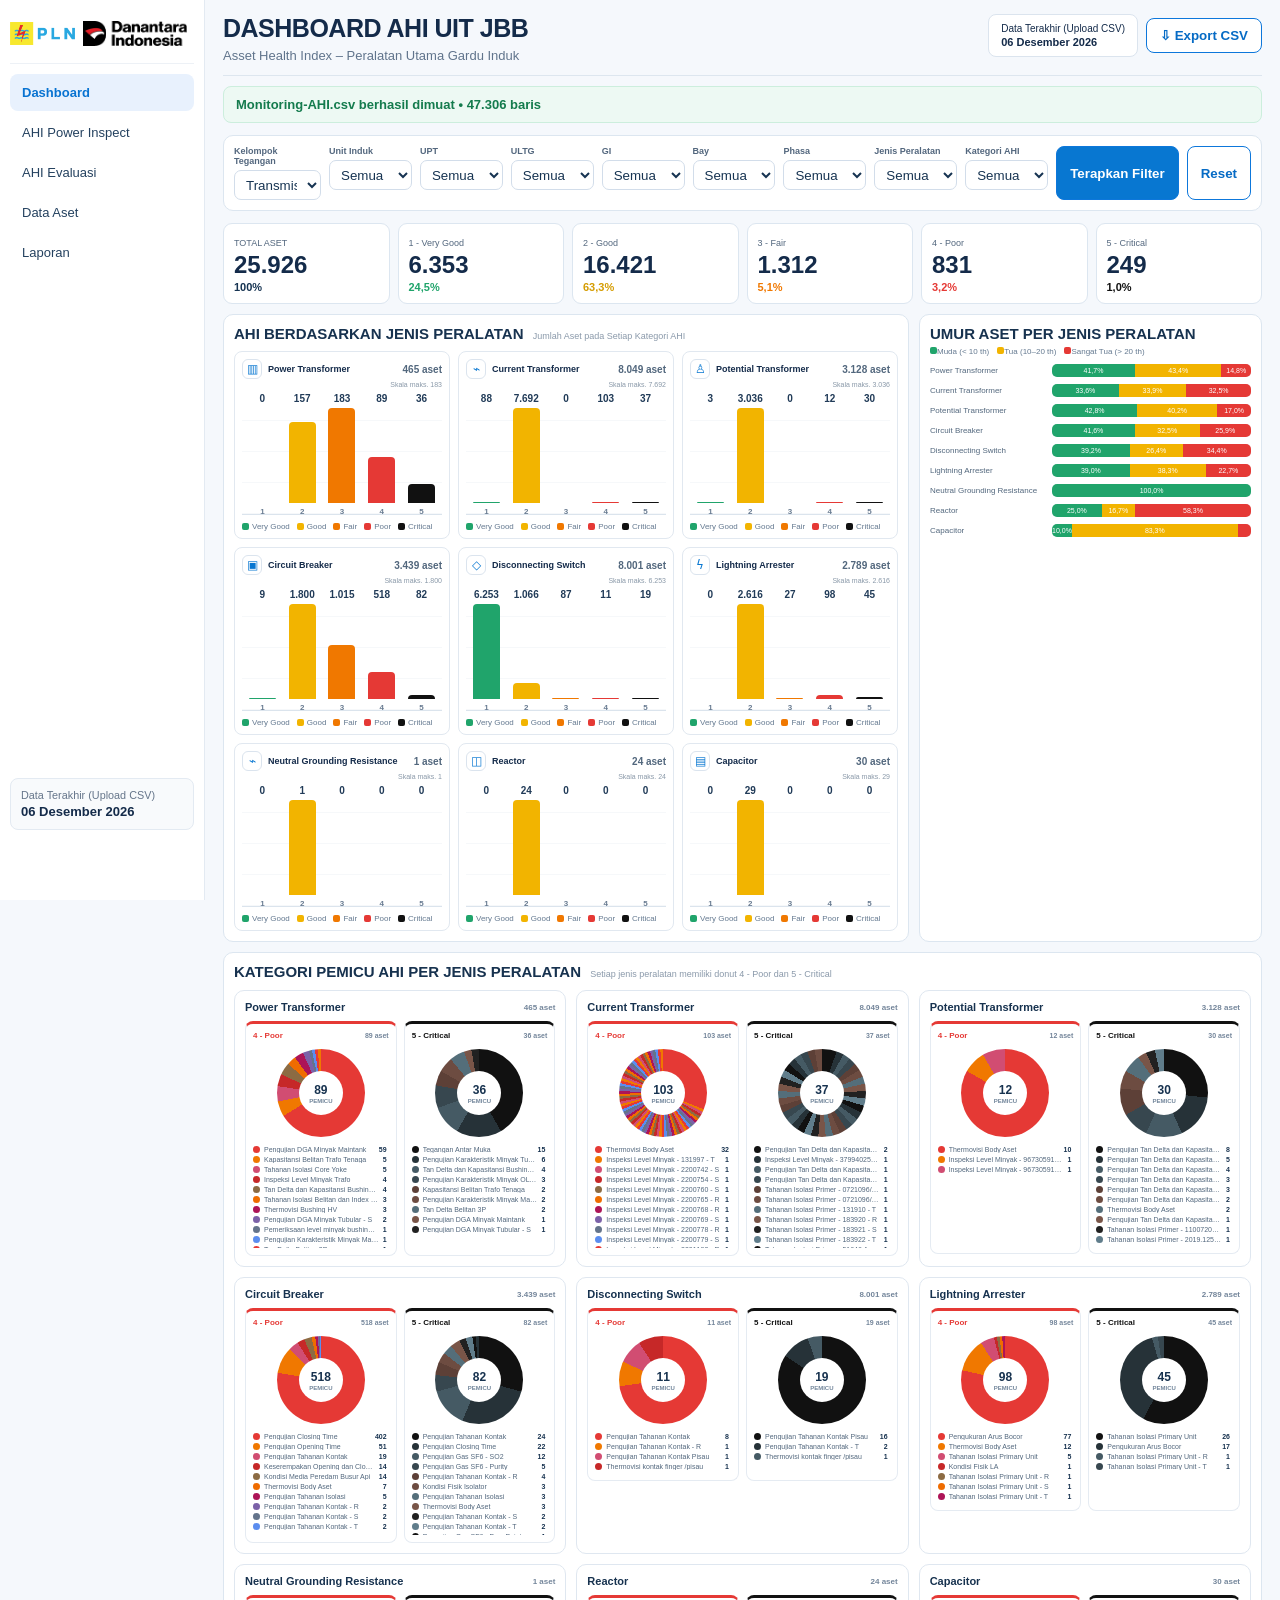
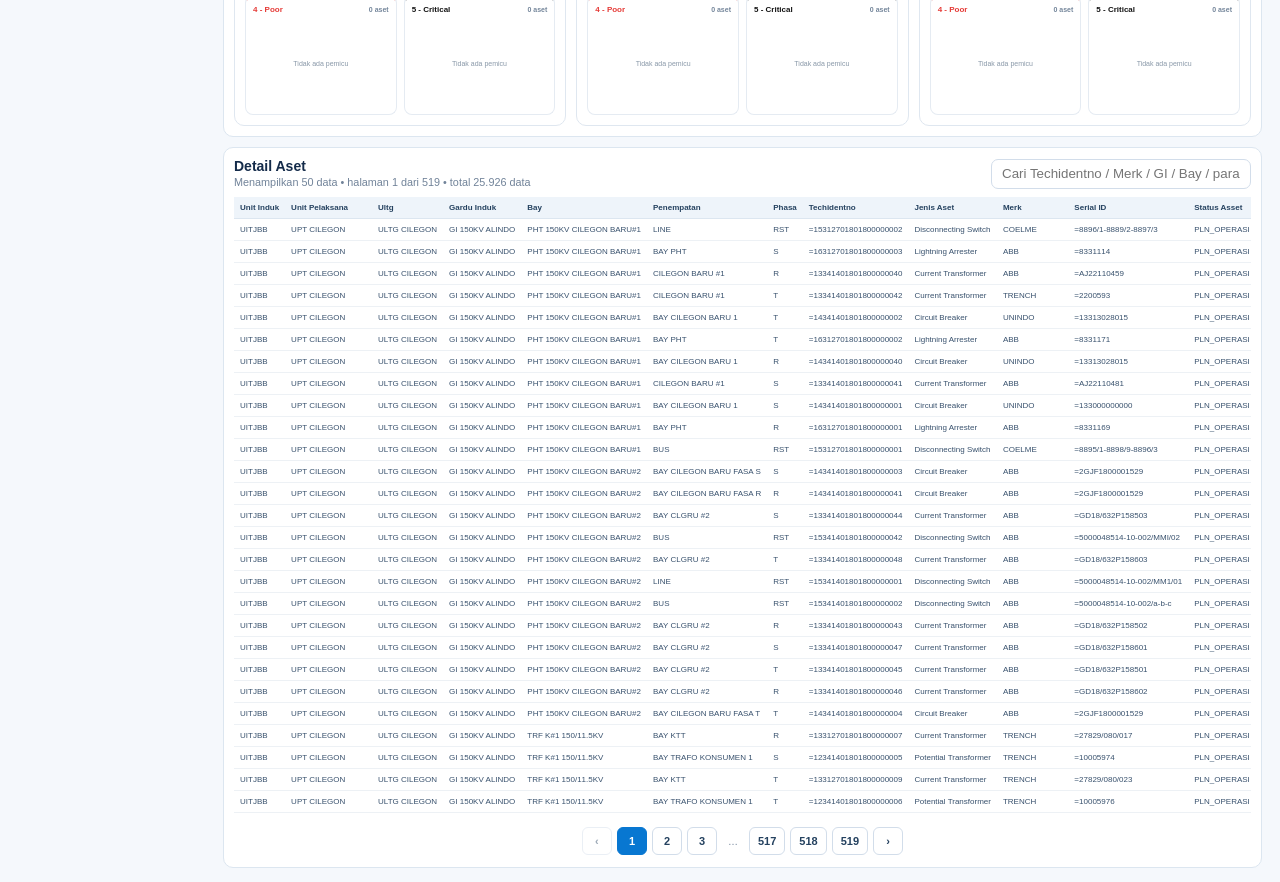
==== index.html @ 3c7e6362 "Add files via upload" ====
<!DOCTYPE html>
<html lang="id">
<head>
<meta charset="UTF-8">
<meta name="viewport" content="width=device-width,initial-scale=1.0">
<title>DASHBOARD AHI UIT JBB</title>
<style>
*{box-sizing:border-box}
body{margin:0;font-family:Inter,Arial,sans-serif;background:#f5f8fc;color:#142b4a;font-size:13px}
.app{display:flex;min-height:100vh}
.sidebar{width:205px;background:#fff;border-right:1px solid #e3eaf2;position:fixed;left:0;top:0;bottom:0;padding:14px 10px;z-index:20}
.logo{height:50px;display:flex;align-items:center;gap:8px;border-bottom:1px solid #edf1f6;margin-bottom:10px;padding-bottom:10px;overflow:hidden}
.logo img:first-child{width:65px;height:31px;object-fit:contain}.logo img:last-child{width:104px;height:30px;object-fit:contain}
.nav a{display:block;padding:11px 12px;border-radius:8px;color:#24415f;text-decoration:none;margin:3px 0}.nav a.active{background:#e8f1fd;color:#0873d1;font-weight:700}
.side-date{position:absolute;bottom:70px;left:10px;right:10px;border:1px solid #e3eaf2;background:#f8fafc;border-radius:8px;padding:10px}.side-date small{display:block;color:#65758a}.side-date b{display:block;margin-top:3px}
main{margin-left:205px;width:calc(100% - 205px);padding:14px 18px}
.header{display:flex;justify-content:space-between;align-items:flex-start;border-bottom:1px solid #dde6ef;padding-bottom:12px}
.brand h1{margin:0;font-size:25px;letter-spacing:-.5px}.brand p{margin:5px 0 0;color:#60748c}
.actions{display:flex;gap:8px;align-items:center}.date{border:1px solid #dbe4ee;background:#fff;border-radius:8px;padding:8px 12px;font-size:10px}.date b{display:block;font-size:11px;margin-top:2px}
.btn{border:1px solid #0d77db;background:#fff;color:#066bc5;border-radius:8px;padding:9px 13px;font-weight:700;cursor:pointer}.btn.primary{background:#0877d1;color:#fff}
.filters{background:#fff;border:1px solid #dce6f0;border-radius:10px;padding:10px;margin:12px 0;display:grid;grid-template-columns:1.05fr 1fr 1fr 1fr 1fr 1fr 1fr 1fr 1fr auto auto;gap:8px}
.filter label{font-size:9px;font-weight:700;color:#53677e;display:block;margin-bottom:4px}.filter select{width:100%;height:30px;border:1px solid #d2ddea;border-radius:7px;background:#fff;color:#173452;padding:0 7px}
.kpis{display:grid;grid-template-columns:repeat(6,1fr);gap:8px;margin:10px 0}
.kpi{background:#fff;border:1px solid #dce6f0;border-radius:9px;padding:10px}.kpi small{font-size:9px;color:#53677e}.kpi .num{font-size:24px;font-weight:800;margin-top:2px}.kpi .pct{font-size:11px;font-weight:700;color:#173452;margin-top:2px}
.vg{color:#20a46b!important}.good{color:#d59c00!important}.fair{color:#f07800!important}.poor{color:#e53935!important}.critical{color:#111!important}
.section-grid{display:grid;grid-template-columns:minmax(0,2fr) minmax(330px,1fr);gap:10px}
.panel{background:#fff;border:1px solid #dce6f0;border-radius:10px;padding:10px;min-width:0}
.panel-title{font-size:15px;font-weight:800;color:#17324f}.panel-title span{font-size:9px;font-weight:500;color:#8a99aa;margin-left:5px}
.ahi-grid{display:grid;grid-template-columns:repeat(3,minmax(0,1fr));gap:8px;margin-top:9px}
.ahi-chart-card{border:1px solid #e1e8f0;border-radius:8px;padding:7px;background:#fff;min-width:0}
.ahi-chart-head{display:flex;align-items:center;gap:6px}.ahi-icon{width:20px;height:20px;border:1px solid #dbe4ee;border-radius:6px;display:grid;place-items:center;color:#0877d1;font-size:12px}.ahi-chart-title{font-size:9px;font-weight:800;flex:1;white-space:nowrap;overflow:hidden;text-overflow:ellipsis}.ahi-chart-total{font-size:10px;font-weight:800;color:#52677d}
.ahi-scale{font-size:7px;color:#8998a8;text-align:right;margin:2px 0}
.ahi-bars{display:grid;grid-template-columns:repeat(5,1fr);gap:7px;height:125px;align-items:stretch;padding:3px 4px 0;border-bottom:1px solid #dbe4ed;background:repeating-linear-gradient(to bottom,transparent 0,transparent 30px,#edf1f5 31px)}
.ahi-bar-col{height:100%;display:flex;flex-direction:column;justify-content:flex-end;align-items:center;min-width:0}
.ahi-bar-value{font-size:10px;font-weight:800;color:#213b58;min-height:12px;margin-bottom:3px}.ahi-bar-track{height:95px;width:100%;max-width:27px;display:flex;align-items:flex-end;justify-content:center;overflow:visible}.ahi-bar-fill{width:100%;border-radius:4px 4px 0 0}.ahi-bar-label{font-size:8px;color:#687b91;font-weight:700;margin-top:4px}.ahi-legend{display:flex;gap:7px;flex-wrap:wrap;margin-top:7px;font-size:8px;color:#647990}.ahi-legend span{display:flex;align-items:center;gap:3px}.ahi-legend i{width:7px;height:7px;border-radius:2px;display:inline-block}
.age-legend{display:flex;gap:8px;flex-wrap:wrap;font-size:8px;color:#647990;margin:5px 0 8px}.age-legend i{width:7px;height:7px;border-radius:2px;display:inline-block}
.age-row{display:grid;grid-template-columns:115px 1fr;gap:7px;align-items:center;margin:7px 0}.age-name{font-size:8px;color:#52677d;white-space:nowrap;overflow:hidden;text-overflow:ellipsis}.bar{height:13px;background:#edf2f7;border-radius:5px;overflow:hidden;display:flex}.seg{height:100%;font-size:7px;color:#fff;text-align:center;line-height:13px;overflow:hidden}.young{background:#20a46b}.old{background:#f2b400}.veryold{background:#e53935}
.trigger-panel{margin-top:10px}.trigger-grid{display:grid;grid-template-columns:repeat(3,minmax(0,1fr));gap:8px;margin-top:9px}.trigger-card{border:1px solid #e1e8f0;border-radius:8px;padding:8px;min-width:0}.trigger-head{display:flex;gap:5px;align-items:center}.trigger-title{font-size:9px;font-weight:800;flex:1;white-space:nowrap;overflow:hidden;text-overflow:ellipsis}.trigger-total{font-size:8px;color:#73859a}.trigger-body{display:grid;grid-template-columns:100px 1fr;gap:8px;align-items:center;margin-top:7px}.trigger-donut{width:88px;height:88px;border-radius:50%;position:relative;margin:auto}.trigger-donut:after{content:"";position:absolute;inset:21px;background:#fff;border-radius:50%}.trigger-center{position:absolute;inset:0;z-index:2;display:flex;flex-direction:column;align-items:center;justify-content:center}.trigger-center b{font-size:13px;color:#17324f}.trigger-center span{font-size:6px;color:#71859a}.trigger-legend{max-height:105px;overflow:auto}.trigger-item{display:flex;align-items:center;gap:4px;margin:3px 0;font-size:7px;color:#52677d}.trigger-dot{width:7px;height:7px;border-radius:50%;flex:0 0 7px}.trigger-label{flex:1;white-space:nowrap;overflow:hidden;text-overflow:ellipsis}.trigger-value{font-weight:800;color:#17324f}.trigger-empty{font-size:8px;color:#8a9aac;padding:12px 2px}
.detail{margin-top:10px}.detail-head{display:flex;justify-content:space-between;align-items:center;gap:10px}.detail-head h3{margin:0;font-size:14px}.detail-head small{color:#718399}.search{width:260px;height:30px;border:1px solid #d2ddea;border-radius:7px;padding:0 10px}.pagination{display:flex;align-items:center;justify-content:center;gap:5px;padding:10px 4px 2px;flex-wrap:wrap}.page-btn{min-width:30px;height:28px;padding:0 8px;border:1px solid #d2ddea;background:#fff;color:#24415f;border-radius:6px;cursor:pointer;font-size:11px;font-weight:700}.page-btn:hover{background:#eef6ff;border-color:#9ec9ee}.page-btn.active{background:#0877d1;color:#fff;border-color:#0877d1}.page-btn:disabled{opacity:.45;cursor:default}.page-info{font-size:10px;color:#718399;margin:0 6px}
.table-wrap{overflow:auto;max-height:620px;margin-top:8px}.table{width:100%;border-collapse:collapse;font-size:8px;min-width:1300px}.table th{position:sticky;top:0;background:#eef4fa;color:#24415f;text-align:left;padding:6px;border-bottom:1px solid #dce6f0;white-space:nowrap}.table td{padding:6px;border-bottom:1px solid #edf1f5;white-space:nowrap;color:#38516d}
.status{padding:10px 12px;border-radius:8px;margin:10px 0;display:none;font-weight:700}.status.ok{display:block;background:#edf9f3;color:#147b4d;border:1px solid #cceedd}.status.error{display:block;background:#fff0f0;color:#c62828;border:1px solid #ffd1d1}.status.info{display:block;background:#eef6ff;color:#1769aa;border:1px solid #cfe5fb}
@media(max-width:1250px){.filters{grid-template-columns:repeat(4,minmax(0,1fr))}.kpis{grid-template-columns:repeat(3,1fr)}.section-grid{grid-template-columns:1fr}.ahi-grid{grid-template-columns:repeat(3,1fr)}}
@media(max-width:900px){.sidebar{width:175px}.logo img:first-child{width:58px}.logo img:last-child{width:92px}main{margin-left:175px;width:calc(100% - 175px);padding:10px}.filters{grid-template-columns:repeat(2,1fr)}.kpis{grid-template-columns:repeat(2,1fr)}.ahi-grid,.trigger-grid{grid-template-columns:repeat(2,1fr)}.actions{display:none}}
@media(max-width:600px){.ahi-grid,.trigger-grid{grid-template-columns:1fr}}


/* Kategori pemicu: per jenis peralatan, masing-masing dipisah Poor dan Critical */
.trigger-grid-perasset{display:grid;grid-template-columns:repeat(3,minmax(0,1fr));gap:10px;margin-top:10px}
.trigger-asset-card{border:1px solid #dfe7f0;border-radius:10px;background:#fff;padding:10px;min-width:0}
.trigger-asset-head{display:flex;align-items:center;gap:6px;margin-bottom:8px}
.trigger-asset-title{font-size:11px;font-weight:800;color:#17324f;flex:1;white-space:nowrap;overflow:hidden;text-overflow:ellipsis}
.trigger-asset-total{font-size:8px;color:#73859a;font-weight:700}
.trigger-levels{display:grid;grid-template-columns:1fr 1fr;gap:7px}
.trigger-level-card{border:1px solid #e5ebf2;border-radius:8px;padding:7px;min-width:0}
.trigger-level-card.poor-card{border-top:3px solid #e53935}.trigger-level-card.critical-card{border-top:3px solid #111}
.trigger-level-head{display:flex;justify-content:space-between;align-items:center;gap:4px;margin-bottom:5px}
.trigger-level-title{font-size:8px;font-weight:800}.poor-card .trigger-level-title{color:#e53935}.critical-card .trigger-level-title{color:#111}
.trigger-level-total{font-size:7px;color:#73859a;font-weight:800}
.trigger-mini-body{display:flex;flex-direction:column;align-items:center}
.trigger-donut{width:88px;height:88px;border-radius:50%;position:relative;margin:4px auto 6px}
.trigger-donut:after{content:"";position:absolute;inset:22px;background:#fff;border-radius:50%}
.trigger-center{position:absolute;inset:0;z-index:2;display:flex;flex-direction:column;align-items:center;justify-content:center}
.trigger-center b{font-size:12px;color:#17324f}.trigger-center span{font-size:6px;color:#71859a;font-weight:700;margin-top:1px}
.trigger-legend{width:100%;max-height:105px;overflow:auto;padding-right:2px}
.trigger-item{display:flex;align-items:center;gap:4px;margin:3px 0;font-size:7px;color:#52677d}
.trigger-dot{width:7px;height:7px;border-radius:50%;flex:0 0 7px}.trigger-label{flex:1;white-space:nowrap;overflow:hidden;text-overflow:ellipsis}.trigger-value{font-weight:800;color:#17324f}
.trigger-empty{font-size:7px;color:#8998a8;text-align:center;padding:20px 3px;min-height:88px;display:flex;align-items:center}
@media(max-width:1000px){.trigger-grid-perasset{grid-template-columns:repeat(2,minmax(0,1fr))}}
@media(max-width:700px){.trigger-grid-perasset{grid-template-columns:1fr}.trigger-levels{grid-template-columns:1fr 1fr}}
</style>
</head>
<body>
<div class="app">
<aside class="sidebar">
  <div class="logo"><img src="assets/pln-logo.webp" alt="PLN"><img src="assets/danantara.png" alt="Danantara"></div>
  <nav class="nav">
    <a class="active">Dashboard</a><a>AHI Power Inspect</a><a href="ahi-evaluasi.html">AHI Evaluasi</a><a>Data Aset</a><a>Laporan</a>
  </nav>
  <div class="side-date"><small>Data Terakhir (Upload CSV)</small><b id="sideDate">Memuat...</b></div>
</aside>
<main>
<header class="header">
 <div class="brand"><h1>DASHBOARD AHI UIT JBB</h1><p>Asset Health Index – Peralatan Utama Gardu Induk</p></div>
 <div class="actions"><div class="date">Data Terakhir (Upload CSV)<b id="lastDate">Memuat...</b></div><button class="btn" id="exportBtn">⇩ Export CSV</button></div>
</header>
<div id="status" class="status"></div>
<section class="filters" id="filters"></section>
<section class="kpis" id="kpis"></section>

<section class="section-grid">
 <div class="panel ahi-panel">
  <div class="panel-title">AHI BERDASARKAN JENIS PERALATAN <span>Jumlah Aset pada Setiap Kategori AHI</span></div>
  <div class="ahi-grid" id="ahiCharts"></div>
 </div>
 <div class="panel">
  <div class="panel-title">UMUR ASET PER JENIS PERALATAN</div>
  <div class="age-legend"><span><i style="background:#20a46b"></i>Muda (&lt; 10 th)</span><span><i style="background:#f2b400"></i>Tua (10–20 th)</span><span><i style="background:#e53935"></i>Sangat Tua (&gt; 20 th)</span></div>
  <div id="ageBars"></div>
 </div>
</section>

<section class="panel trigger-panel">
 <div class="panel-title">KATEGORI PEMICU AHI PER JENIS PERALATAN <span>Setiap jenis peralatan memiliki donut 4 - Poor dan 5 - Critical</span></div>
 <div class="trigger-grid-perasset" id="triggerCharts"></div>
</section>

<section class="panel detail">
 <div class="detail-head"><div><h3>Detail Aset</h3><small id="count">Menampilkan 0 data</small></div><input class="search" id="search" placeholder="Cari Techidentno / Merk / GI / Bay / parameter..."></div>
 <div class="table-wrap"><table class="table"><thead id="thead"></thead><tbody id="tbody"></tbody></table></div><div class="pagination" id="pagination"></div>
</section>
</main>
</div>

<script>
/*
  PENTING:
  1. Primary path = relatif ke GitHub Pages.
  2. Fallback = RAW GitHub dengan username/repository yang sama seperti repository pengguna.
  3. Tidak ada perubahan path Monitoring-AHI.csv.
*/
const DATA_URLS=[
  "data/Monitoring-AHI.csv",
  "https://raw.githubusercontent.com/hargiuitjbb16/dashboardahiuitjbb/refs/heads/main/data/Monitoring-AHI.csv"
];

const TYPES=["Power Transformer","Current Transformer","Potential Transformer","Circuit Breaker","Disconnecting Switch","Lightning Arrester","Neutral Grounding Resistance","Reactor","Capacitor"];
const AHI=[["1 - Very Good","#20a46b"],["2 - Good","#f2b400"],["3 - Fair","#f07800"],["4 - Poor","#e53935"],["5 - Critical","#111"]];
const TRIGGER_COLORS=["#0877d1","#20a46b","#f2b400","#f07800","#e53935","#7b61a8","#00a6a6","#64748b","#d14d72","#8c6b43","#5b8def","#2e9d5b"];

let raw=[],filtered=[],search="",currentPage=1;
const PAGE_SIZE=50;

function norm(s){return String(s??"").normalize("NFKC").replace(/^\uFEFF/,"").replace(/\u00a0/g," ").trim().replace(/\s+/g," ").toLowerCase()}
function html(v){return String(v??"").replace(/[&<>"']/g,m=>({"&":"&amp;","<":"&lt;",">":"&gt;",'"':"&quot;","'":"&#39;"}[m]))}
function fmt(n){return Number(n||0).toLocaleString("id-ID")}
function pct(n,t){return t?((n/t)*100).toFixed(1).replace(".",",")+"%":"0,0%"}
function canonical(v){let n=norm(v);return TYPES.find(x=>norm(x)===n)||""}
function valAge(r){let y=Number(String(r["Tahun Buat"]||"").match(/\d{4}/)?.[0]);return y?Math.max(0,new Date().getFullYear()-y):null}

function parseCSV(t){
 t=t.replace(/^\uFEFF/,"");
 let first=t.split(/\r?\n/).find(x=>x.trim())||"";
 let delim=((first.match(/;/g)||[]).length>(first.match(/,/g)||[]).length)?";":",";
 let rows=[],row=[],cell="",q=false;
 for(let i=0;i<t.length;i++){
   let c=t[i];
   if(c==='"'){if(q&&t[i+1]==='"'){cell+='"';i++}else q=!q}
   else if(c===delim&&!q){row.push(cell);cell=""}
   else if((c=="\n"||c=="\r")&&!q){
     if(c=="\r"&&t[i+1]=="\n")i++;
     row.push(cell);if(row.some(x=>x.trim()))rows.push(row);
     row=[];cell="";
   }else cell+=c;
 }
 if(cell||row.length){row.push(cell);if(row.some(x=>x.trim()))rows.push(row)}
 if(!rows.length)return[];
 let h=rows.shift().map(x=>x.trim());
 return rows.map(r=>Object.fromEntries(h.map((x,i)=>[x,String(r[i]??"").trim()])));
}

function group(r,g){
 if(!g)return true;
 let t=canonical(r["Jenis Aset"]);
 if(!t)return false;
 if(["Reactor","Capacitor"].includes(t))return true;
 let v=norm(r["Tegangan"]).replace(/\s/g,"");
 return g==="transmisi"?(v==="150kv"||v==="500kv"):(v!=="150kv"&&v!=="500kv");
}

function setSelectOptions(sel,values,keep=""){
 let old=keep||sel.value;
 sel.innerHTML='<option value="">Semua</option>'+values.map(v=>`<option value="${html(v)}">${html(v)}</option>`).join("");
 if(values.includes(old))sel.value=old;
}

function refreshCascades(){
 const s=[...document.querySelectorAll("#filters select")];if(s.length<9)return;
 const ui=s[1],upt=s[2],ultg=s[3],gi=s[4],bay=s[5];

 setSelectOptions(ui,[...new Set(raw.map(r=>r["Unit Induk"]).filter(Boolean))].sort((a,b)=>a.localeCompare(b,"id")),ui.value);
 let a=raw.filter(r=>!ui.value||r["Unit Induk"]===ui.value);
 setSelectOptions(upt,[...new Set(a.map(r=>r["Unit Pelaksana"]).filter(Boolean))].sort((a,b)=>a.localeCompare(b,"id")),upt.value);
 a=a.filter(r=>!upt.value||r["Unit Pelaksana"]===upt.value);
 setSelectOptions(ultg,[...new Set(a.map(r=>r["Ultg"]).filter(Boolean))].sort((a,b)=>a.localeCompare(b,"id")),ultg.value);
 a=a.filter(r=>!ultg.value||r["Ultg"]===ultg.value);
 setSelectOptions(gi,[...new Set(a.map(r=>r["Gardu Induk"]).filter(Boolean))].sort((a,b)=>a.localeCompare(b,"id")),gi.value);
 a=a.filter(r=>!gi.value||r["Gardu Induk"]===gi.value);
 setSelectOptions(bay,[...new Set(a.map(r=>r["Bay"]).filter(Boolean))].sort((a,b)=>a.localeCompare(b,"id")),bay.value);
}

function buildFilters(){
 const defs=[
  ["Kelompok Tegangan",["transmisi","incoming"],["Transmisi (150 kV & 500 kV)","Incoming (selain 150/500 kV)"]],
  ["Unit Induk",[]],["UPT",[]],["ULTG",[]],["GI",[]],["Bay",[]],
  ["Phasa",[...new Set(raw.map(r=>r["Phasa"]).filter(Boolean))].sort()],
  ["Jenis Peralatan",TYPES],["Kategori AHI",AHI.map(x=>x[0])]
 ];
 const f=document.getElementById("filters");f.innerHTML="";
 defs.forEach((d,i)=>{
   const div=document.createElement("div");div.className="filter";
   const l=document.createElement("label");l.textContent=d[0];
   const sel=document.createElement("select");sel.dataset.key=d[0];
   const vals=d[1],labs=d[2]||vals;
   sel.innerHTML='<option value="">Semua</option>'+vals.map((v,j)=>`<option value="${html(v)}">${html(labs[j]||v)}</option>`).join("");
   div.append(l,sel);f.append(div);
 });
 const s=[...f.querySelectorAll("select")];
 s[0].value="transmisi";
 const b=document.createElement("button");b.className="btn primary";b.textContent="Terapkan Filter";b.onclick=apply;f.append(b);
 const reset=document.createElement("button");reset.className="btn";reset.textContent="Reset";reset.onclick=()=>{
   s.forEach((x,i)=>x.value=i===0?"transmisi":"");refreshCascades();apply();
 };f.append(reset);
 [1,2,3,4].forEach(i=>s[i].addEventListener("change",refreshCascades));
 refreshCascades();
}

function getFilters(){
 const s=[...document.querySelectorAll("#filters select")];
 return {g:s[0]?.value||"",ui:s[1]?.value||"",upt:s[2]?.value||"",ultg:s[3]?.value||"",gi:s[4]?.value||"",bay:s[5]?.value||"",ph:s[6]?.value||"",type:s[7]?.value||"",ahi:s[8]?.value||""};
}

function apply(){
 currentPage=1;
 const f=getFilters();
 filtered=raw.filter(r=>
   group(r,f.g)&&(!f.ui||r["Unit Induk"]===f.ui)&&(!f.upt||r["Unit Pelaksana"]===f.upt)&&
   (!f.ultg||r["Ultg"]===f.ultg)&&(!f.gi||r["Gardu Induk"]===f.gi)&&
   (!f.bay||r["Bay"]===f.bay)&&(!f.ph||r["Phasa"]===f.ph)&&
   (!f.type||canonical(r["Jenis Aset"])===f.type)&&(!f.ahi||norm(r["AHI"])===norm(f.ahi))
 );
 render();
}

function renderKpi(){
 let vals=AHI.map(([n])=>filtered.filter(r=>norm(r["AHI"])===norm(n)).length),total=filtered.length;
 let names=["TOTAL ASET",...AHI.map(x=>x[0])],nums=[total,...vals],cls=["","vg","good","fair","poor","critical"];
 document.getElementById("kpis").innerHTML=names.map((n,i)=>`<div class="kpi"><small>${n}</small><div class="num">${fmt(nums[i])}</div><div class="pct ${cls[i]}">${i===0?"100%":pct(nums[i],total)}</div></div>`).join("");
}

function renderCharts(){
 const icons={"Power Transformer":"▥","Current Transformer":"⌁","Potential Transformer":"♙","Circuit Breaker":"▣","Disconnecting Switch":"◇","Lightning Arrester":"ϟ","Neutral Grounding Resistance":"⌁","Reactor":"◫","Capacitor":"▤"};
 document.getElementById("ahiCharts").innerHTML=TYPES.map(t=>{
   const a=filtered.filter(r=>canonical(r["Jenis Aset"])===t),total=a.length;
   const counts=AHI.map(([n])=>a.filter(r=>norm(r["AHI"])===norm(n)).length);
   const max=Math.max(1,...counts);
   return `<div class="ahi-chart-card">
    <div class="ahi-chart-head"><div class="ahi-icon">${icons[t]||"•"}</div><div class="ahi-chart-title">${html(t)}</div><div class="ahi-chart-total">${fmt(total)} aset</div></div>
    <div class="ahi-scale">Skala maks. ${fmt(max)}</div>
    <div class="ahi-bars">${AHI.map(([name,color],i)=>{
      const h=counts[i]?Math.max(1.5,counts[i]/max*100):0;
      return `<div class="ahi-bar-col"><div class="ahi-bar-value">${fmt(counts[i])}</div><div class="ahi-bar-track"><div class="ahi-bar-fill" style="height:${h}%;background:${color}"></div></div><div class="ahi-bar-label">${name.split(" - ")[0]}</div></div>`;
    }).join("")}</div>
    <div class="ahi-legend">${AHI.map(([name,color])=>`<span><i style="background:${color}"></i>${name.replace(/^\d+\s-\s/,"")}</span>`).join("")}</div>
   </div>`;
 }).join("");
}

function renderAges(){
 document.getElementById("ageBars").innerHTML=TYPES.map(t=>{
  let a=filtered.filter(r=>canonical(r["Jenis Aset"])===t),n=a.length;
  let c=[a.filter(r=>(valAge(r)??0)<10).length,a.filter(r=>(valAge(r)??0)>=10&&(valAge(r)??0)<=20).length,a.filter(r=>(valAge(r)??0)>20).length];
  return `<div class="age-row"><div class="age-name">${html(t)}</div><div class="bar"><div class="seg young" style="width:${n?c[0]/n*100:0}%">${n&&c[0]/n>.08?pct(c[0],n):""}</div><div class="seg old" style="width:${n?c[1]/n*100:0}%">${n&&c[1]/n>.08?pct(c[1],n):""}</div><div class="seg veryold" style="width:${n?c[2]/n*100:0}%">${n&&c[2]/n>.08?pct(c[2],n):""}</div></div></div>`;
 }).join("");
}

function triggerCategory(v){
  let s=String(v??"").replace(/\s+/g," ").trim();
  if(!s) return "";
  // Ambil hanya nama/kategori sebelum nilai pengujian dalam tanda kurung:
  // contoh: "Pengujian Opening Time (62.85, 4 - Poor)" -> "Pengujian Opening Time"
  // contoh: "Tahanan Kontak (224)" -> "Tahanan Kontak"
  const paren=s.indexOf("(");
  if(paren>0) s=s.slice(0,paren).trim();
  s=s.replace(/[,\-–—:;|]+$/,"").trim();
  return s;
}
function ahiLevel(v){
  const s=norm(v);
  if(/^4(\s|-)/.test(s)||s.includes("4 - poor")||s==="poor") return 4;
  if(/^5(\s|-)/.test(s)||s.includes("5 - critical")||s==="critical") return 5;
  return 0;
}
function renderTriggerLevel(level, rows, title, cardClass){
  const map=new Map();
  rows.forEach(r=>{
    const cat=triggerCategory(r["Parameter Pemicu"]);
    if(cat) map.set(cat,(map.get(cat)||0)+1);
  });
  const items=[...map.entries()].sort((a,b)=>b[1]-a[1]||a[0].localeCompare(b[0],"id"));
  const total=items.reduce((sum,x)=>sum+x[1],0);
  const assetCount=rows.length;
  if(!items.length){
    return `<div class="trigger-level-card ${cardClass}">
      <div class="trigger-level-head"><div class="trigger-level-title">${title}</div><div class="trigger-level-total">${fmt(assetCount)} aset</div></div>
      <div class="trigger-mini-body"><div class="trigger-empty">Tidak ada pemicu</div></div>
    </div>`;
  }
  const palette=level===4
    ? ["#e53935","#f07800","#d14d72","#c62828","#8c6b43","#ef6c00","#ad1457","#7b61a8","#64748b","#5b8def"]
    : ["#111","#263238","#455a64","#37474f","#5d4037","#6d4c41","#546e7a","#795548","#212121","#607d8b"];
  let start=0;
  const stops=items.map((it,i)=>{
    const end=start+(it[1]/total*100);
    const stop=`${palette[i%palette.length]} ${start.toFixed(2)}% ${end.toFixed(2)}%`;
    start=end; return stop;
  }).join(",");
  return `<div class="trigger-level-card ${cardClass}">
    <div class="trigger-level-head"><div class="trigger-level-title">${title}</div><div class="trigger-level-total">${fmt(assetCount)} aset</div></div>
    <div class="trigger-mini-body">
      <div class="trigger-donut" style="background:conic-gradient(${stops})">
        <div class="trigger-center"><b>${fmt(total)}</b><span>PEMICU</span></div>
      </div>
      <div class="trigger-legend">
        ${items.map((it,i)=>`<div class="trigger-item">
          <i class="trigger-dot" style="background:${palette[i%palette.length]}"></i>
          <span class="trigger-label" title="${html(it[0])}">${html(it[0])}</span>
          <span class="trigger-value">${fmt(it[1])}</span>
        </div>`).join("")}
      </div>
    </div>
  </div>`;
}
function renderOneTriggerAsset(type){
  const assetRows=filtered.filter(r=>canonical(r["Jenis Aset"])===type);
  const poor=assetRows.filter(r=>ahiLevel(r["AHI"])===4);
  const critical=assetRows.filter(r=>ahiLevel(r["AHI"])===5);
  return `<div class="trigger-asset-card">
    <div class="trigger-asset-head">
      <div class="trigger-asset-title">${html(type)}</div>
      <div class="trigger-asset-total">${fmt(assetRows.length)} aset</div>
    </div>
    <div class="trigger-levels">
      ${renderTriggerLevel(4,poor,"4 - Poor","poor-card")}
      ${renderTriggerLevel(5,critical,"5 - Critical","critical-card")}
    </div>
  </div>`;
}
function renderTriggers(){
  const box=document.getElementById("triggerCharts");
  if(!box)return;
  box.innerHTML=TYPES.map(renderOneTriggerAsset).join("");
}

const cols=["Unit Induk","Unit Pelaksana","Ultg","Gardu Induk","Bay","Penempatan","Phasa","Techidentno","Jenis Aset","Merk","Serial ID","Status Asset","Tipe Aset","Tegangan","Tahun Buat","Usia Aset","Kategori Umur","AHI","Parameter Pemicu"];

function renderTable(){
 let q=norm(document.getElementById("search").value);
 let arr=filtered.filter(r=>!q||cols.some(c=>norm(r[c]).includes(q)));
 const totalPages=Math.max(1,Math.ceil(arr.length/PAGE_SIZE));
 currentPage=Math.min(Math.max(1,currentPage),totalPages);
 const start=(currentPage-1)*PAGE_SIZE;
 const pageRows=arr.slice(start,start+PAGE_SIZE);
 const shown=pageRows.length;
 document.getElementById("count").textContent=`Menampilkan ${shown.toLocaleString("id-ID")} data • halaman ${currentPage} dari ${totalPages} • total ${arr.length.toLocaleString("id-ID")} data`;
 document.getElementById("thead").innerHTML="<tr>"+cols.map(c=>`<th>${c}</th>`).join("")+"</tr>";
 document.getElementById("tbody").innerHTML=pageRows.map(r=>"<tr>"+cols.map(c=>`<td>${c==="Usia Aset"?(valAge(r)??"—"):html(r[c])}</td>`).join("")+"</tr>").join("")||'<tr><td colspan="19">Tidak ada data.</td></tr>';
 renderPagination(totalPages);
}

function renderPagination(totalPages){
 const box=document.getElementById("pagination");
 if(!box)return;
 if(totalPages<=1){box.innerHTML="";return;}
 const parts=[];
 parts.push(`<button class="page-btn" ${currentPage===1?"disabled":""} onclick="goPage(${currentPage-1})">‹</button>`);
 const pages=[];
 const add=n=>{if(!pages.includes(n))pages.push(n)};
 add(1); add(2); add(3);
 for(let n=currentPage-2;n<=currentPage+2;n++) if(n>=1&&n<=totalPages)add(n);
 add(totalPages-2); add(totalPages-1); add(totalPages);
 pages.sort((a,b)=>a-b);
 let prev=0;
 pages.forEach(n=>{
   if(prev&&n>prev+1) parts.push('<span class="page-info">…</span>');
   parts.push(`<button class="page-btn ${n===currentPage?"active":""}" onclick="goPage(${n})">${n}</button>`);
   prev=n;
 });
 parts.push(`<button class="page-btn" ${currentPage===totalPages?"disabled":""} onclick="goPage(${currentPage+1})">›</button>`);
 box.innerHTML=parts.join("");
}

function goPage(page){
 currentPage=page;
 renderTable();
 document.querySelector(".detail")?.scrollIntoView({behavior:"smooth",block:"start"});
}

function render(){renderKpi();renderCharts();renderAges();renderTriggers();renderTable()}

document.getElementById("search").addEventListener("input",()=>{currentPage=1;renderTable()});

document.getElementById("exportBtn").onclick=()=>{
 const q=norm(document.getElementById("search").value),arr=filtered.filter(r=>!q||cols.some(c=>norm(r[c]).includes(q)));
 const out=cols.join(";")+"\n"+arr.map(r=>cols.map(c=>`"${String(c==="Usia Aset"?(valAge(r)??""):r[c]??"").replaceAll('"','""')}"`).join(";")).join("\n");
 const a=document.createElement("a");a.href=URL.createObjectURL(new Blob(["\ufeff"+out],{type:"text/csv"}));a.download="Monitoring-AHI-Export.csv";a.click();
};

async function load(){
 const status=document.getElementById("status");
 status.className="status info";status.textContent="Memuat Monitoring-AHI.csv...";
 let lastError="";
 for(const url of DATA_URLS){
   try{
     const r=await fetch(url+"?v="+Date.now(),{cache:"no-store"});
     if(!r.ok){lastError="HTTP "+r.status+" • "+url;continue}
     const text=await r.text();
     if(text.trim().length<20){lastError="CSV kosong • "+url;continue}
     raw=parseCSV(text);
     if(!raw.length){lastError="CSV tidak memiliki baris data • "+url;continue}
     buildFilters();apply();
     const stamp=new Date().toLocaleDateString("id-ID",{day:"2-digit",month:"long",year:"numeric"});
     document.getElementById("lastDate").textContent=stamp;
     document.getElementById("sideDate").textContent=stamp;
     status.className="status ok";
     status.textContent=`Monitoring-AHI.csv berhasil dimuat • ${fmt(raw.length)} baris`;
     return;
   }catch(e){lastError=String(e)}
 }
 console.error("Monitoring-AHI.csv:",lastError);
 raw=[];
 buildFilters();apply();
 document.getElementById("lastDate").textContent="CSV belum terbaca";
 document.getElementById("sideDate").textContent="CSV belum terbaca";
 status.className="status error";
 status.textContent="CSV belum dapat dimuat. Pastikan file Monitoring-AHI.csv berada di folder data/.";
}

load();
</script>
</body>
</html>
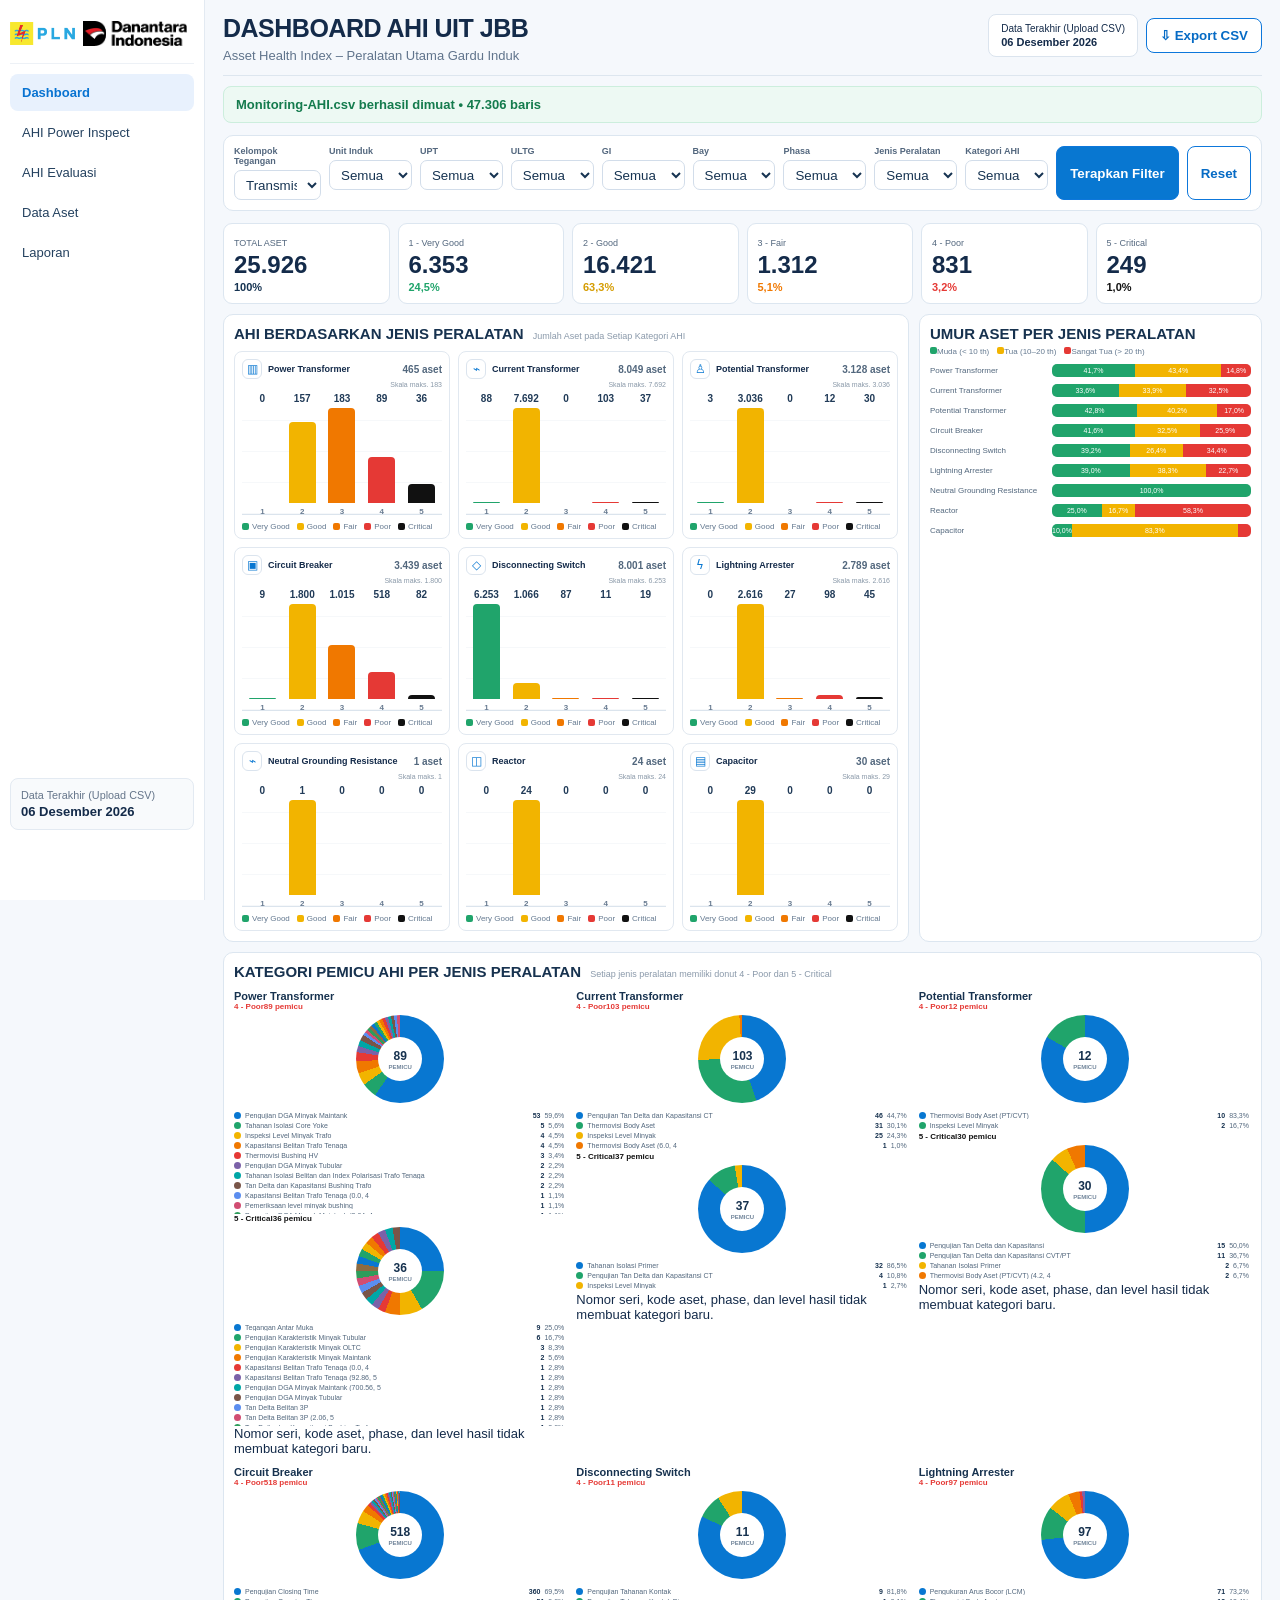
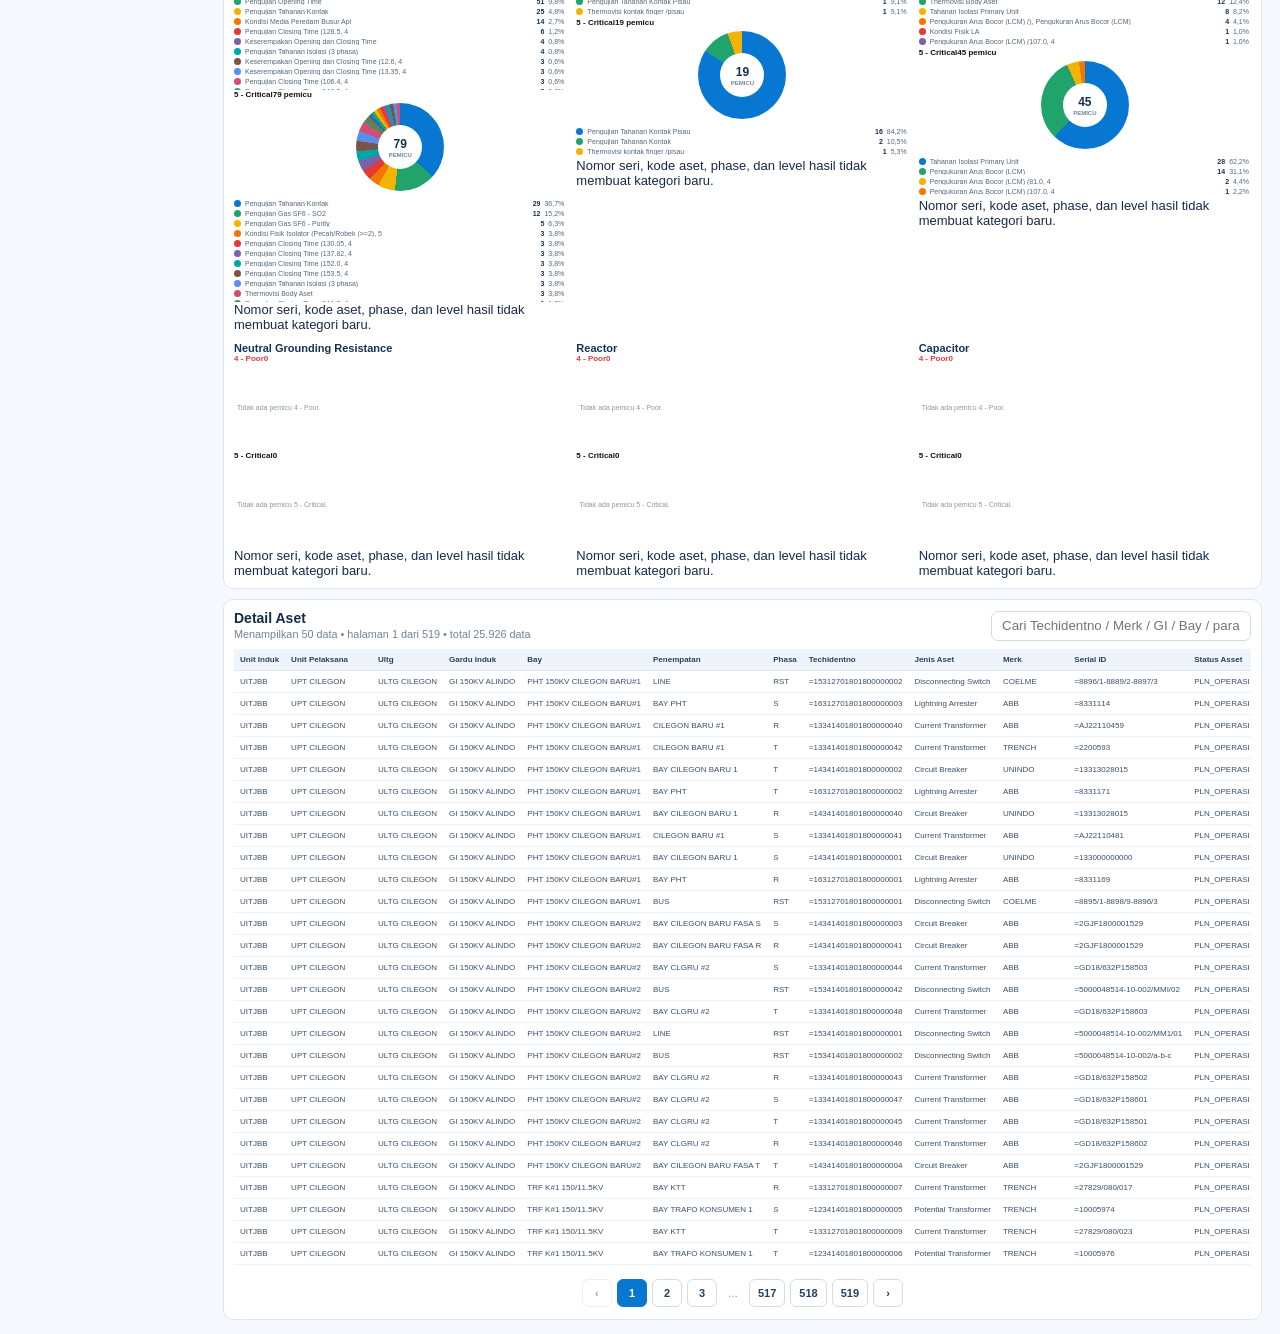
==== commit f93f2374: "Add files via upload" ====
--- a/index.html
+++ b/index.html
@@ -35,7 +35,7 @@
 .ahi-bar-value{font-size:10px;font-weight:800;color:#213b58;min-height:12px;margin-bottom:3px}.ahi-bar-track{height:95px;width:100%;max-width:27px;display:flex;align-items:flex-end;justify-content:center;overflow:visible}.ahi-bar-fill{width:100%;border-radius:4px 4px 0 0}.ahi-bar-label{font-size:8px;color:#687b91;font-weight:700;margin-top:4px}.ahi-legend{display:flex;gap:7px;flex-wrap:wrap;margin-top:7px;font-size:8px;color:#647990}.ahi-legend span{display:flex;align-items:center;gap:3px}.ahi-legend i{width:7px;height:7px;border-radius:2px;display:inline-block}
 .age-legend{display:flex;gap:8px;flex-wrap:wrap;font-size:8px;color:#647990;margin:5px 0 8px}.age-legend i{width:7px;height:7px;border-radius:2px;display:inline-block}
 .age-row{display:grid;grid-template-columns:115px 1fr;gap:7px;align-items:center;margin:7px 0}.age-name{font-size:8px;color:#52677d;white-space:nowrap;overflow:hidden;text-overflow:ellipsis}.bar{height:13px;background:#edf2f7;border-radius:5px;overflow:hidden;display:flex}.seg{height:100%;font-size:7px;color:#fff;text-align:center;line-height:13px;overflow:hidden}.young{background:#20a46b}.old{background:#f2b400}.veryold{background:#e53935}
-.trigger-panel{margin-top:10px}.trigger-grid{display:grid;grid-template-columns:repeat(3,minmax(0,1fr));gap:8px;margin-top:9px}.trigger-card{border:1px solid #e1e8f0;border-radius:8px;padding:8px;min-width:0}.trigger-head{display:flex;gap:5px;align-items:center}.trigger-title{font-size:9px;font-weight:800;flex:1;white-space:nowrap;overflow:hidden;text-overflow:ellipsis}.trigger-total{font-size:8px;color:#73859a}.trigger-body{display:grid;grid-template-columns:100px 1fr;gap:8px;align-items:center;margin-top:7px}.trigger-donut{width:88px;height:88px;border-radius:50%;position:relative;margin:auto}.trigger-donut:after{content:"";position:absolute;inset:21px;background:#fff;border-radius:50%}.trigger-center{position:absolute;inset:0;z-index:2;display:flex;flex-direction:column;align-items:center;justify-content:center}.trigger-center b{font-size:13px;color:#17324f}.trigger-center span{font-size:6px;color:#71859a}.trigger-legend{max-height:105px;overflow:auto}.trigger-item{display:flex;align-items:center;gap:4px;margin:3px 0;font-size:7px;color:#52677d}.trigger-dot{width:7px;height:7px;border-radius:50%;flex:0 0 7px}.trigger-label{flex:1;white-space:nowrap;overflow:hidden;text-overflow:ellipsis}.trigger-value{font-weight:800;color:#17324f}.trigger-empty{font-size:8px;color:#8a9aac;padding:12px 2px}
+.trigger-panel{margin-top:10px}.trigger-grid{display:grid;grid-template-columns:repeat(2,minmax(0,1fr));gap:8px;margin-top:9px}.trigger-card{border:1px solid #e1e8f0;border-radius:8px;padding:8px;min-width:0}.trigger-head{display:flex;gap:5px;align-items:center}.trigger-title{font-size:9px;font-weight:800;flex:1;white-space:nowrap;overflow:hidden;text-overflow:ellipsis}.trigger-total{font-size:8px;color:#73859a}.trigger-body{display:grid;grid-template-columns:100px 1fr;gap:8px;align-items:center;margin-top:7px}.trigger-donut{width:88px;height:88px;border-radius:50%;position:relative;margin:auto}.trigger-donut:after{content:"";position:absolute;inset:21px;background:#fff;border-radius:50%}.trigger-center{position:absolute;inset:0;z-index:2;display:flex;flex-direction:column;align-items:center;justify-content:center}.trigger-center b{font-size:13px;color:#17324f}.trigger-center span{font-size:6px;color:#71859a}.trigger-legend{max-height:105px;overflow:auto}.trigger-item{display:flex;align-items:center;gap:4px;margin:3px 0;font-size:7px;color:#52677d}.trigger-dot{width:7px;height:7px;border-radius:50%;flex:0 0 7px}.trigger-label{flex:1;white-space:nowrap;overflow:hidden;text-overflow:ellipsis}.trigger-value{font-weight:800;color:#17324f}.trigger-empty{font-size:8px;color:#8a9aac;padding:12px 2px}
 .detail{margin-top:10px}.detail-head{display:flex;justify-content:space-between;align-items:center;gap:10px}.detail-head h3{margin:0;font-size:14px}.detail-head small{color:#718399}.search{width:260px;height:30px;border:1px solid #d2ddea;border-radius:7px;padding:0 10px}.pagination{display:flex;align-items:center;justify-content:center;gap:5px;padding:10px 4px 2px;flex-wrap:wrap}.page-btn{min-width:30px;height:28px;padding:0 8px;border:1px solid #d2ddea;background:#fff;color:#24415f;border-radius:6px;cursor:pointer;font-size:11px;font-weight:700}.page-btn:hover{background:#eef6ff;border-color:#9ec9ee}.page-btn.active{background:#0877d1;color:#fff;border-color:#0877d1}.page-btn:disabled{opacity:.45;cursor:default}.page-info{font-size:10px;color:#718399;margin:0 6px}
 .table-wrap{overflow:auto;max-height:620px;margin-top:8px}.table{width:100%;border-collapse:collapse;font-size:8px;min-width:1300px}.table th{position:sticky;top:0;background:#eef4fa;color:#24415f;text-align:left;padding:6px;border-bottom:1px solid #dce6f0;white-space:nowrap}.table td{padding:6px;border-bottom:1px solid #edf1f5;white-space:nowrap;color:#38516d}
 .status{padding:10px 12px;border-radius:8px;margin:10px 0;display:none;font-weight:700}.status.ok{display:block;background:#edf9f3;color:#147b4d;border:1px solid #cceedd}.status.error{display:block;background:#fff0f0;color:#c62828;border:1px solid #ffd1d1}.status.info{display:block;background:#eef6ff;color:#1769aa;border:1px solid #cfe5fb}
@@ -123,6 +123,48 @@
   "https://raw.githubusercontent.com/hargiuitjbb16/dashboardahiuitjbb/refs/heads/main/data/Monitoring-AHI.csv"
 ];
 
+
+const TRIGGER_MASTER = {
+  "Power Transformer":[
+    "Thermovisi Bushing HV","Tan Delta dan Kapasitansi Bushing Trafo",
+    "Pengujian DGA Minyak Maintank","Pemeriksaan level minyak bushing",
+    "Pengujian Karakteristik Minyak Maintank","Tegangan Antar Muka",
+    "Tan Delta Belitan 3P","Tahanan Isolasi Belitan dan Index Polarisasi Trafo Tenaga",
+    "Tahanan Isolasi Core Yoke","Kapasitansi Belitan Trafo Tenaga","Keasaman",
+    "Inspeksi Level Minyak Trafo","Pengujian Karakteristik Minyak OLTC",
+    "Pengujian Winding Resistance Trafo","Pengujian Karakteristik Minyak Tubular",
+    "Pengujian DGA Minyak Tubular"
+  ],
+  "Current Transformer":[
+    "Pengujian Tan Delta dan Kapasitansi CT","Thermovisi Body Aset",
+    "Tahanan Isolasi Primer","Inspeksi Level Minyak"
+  ],
+  "Potential Transformer":[
+    "Pengujian Tan Delta dan Kapasitansi CVT/PT","Thermovisi Body Aset",
+    "Pengujian Tan Delta dan Kapasitansi","Tahanan Isolasi Primer",
+    "Pengujian Kapasitansi CVT/PT","Inspeksi Level Minyak"
+  ],
+  "Circuit Breaker":[
+    "Pengujian Tahanan Isolasi","Thermovisi Body Aset","Pengujian Closing Time",
+    "Pengujian Opening Time","Pengujian Tahanan Kontak","Kondisi Fisik Isolator",
+    "Kondisi Media Peredam Busur Api","Pengujian Gas SF6 - Purity",
+    "Pengujian Gas SF6 - SO2","Pengujian Gas SF6 - Dew Point",
+    "Keserempakan Opening dan Closing Time"
+  ],
+  "Disconnecting Switch":[
+    "Thermovisi kontak finger /pisau","Pengujian Tahanan Kontak Pisau",
+    "Pengujian Tahanan Isolasi","Pengujian Tahanan Kontak"
+  ],
+  "Lightning Arrester":[
+    "Tahanan Isolasi Primary Unit","Pengukuran Arus Bocor",
+    "Thermovisi Body Aset","Kondisi Fisik LA"
+  ],
+  "Neutral Grounding Resistance":[
+    "Pengujian Tahanan Elemen NGR","Thermovisi Fasa N","Uji Tahanan Isolasi"
+  ],
+  "Reactor":[],
+  "Capacitor":[]
+};
 const TYPES=["Power Transformer","Current Transformer","Potential Transformer","Circuit Breaker","Disconnecting Switch","Lightning Arrester","Neutral Grounding Resistance","Reactor","Capacitor"];
 const AHI=[["1 - Very Good","#20a46b"],["2 - Good","#f2b400"],["3 - Fair","#f07800"],["4 - Poor","#e53935"],["5 - Critical","#111"]];
 const TRIGGER_COLORS=["#0877d1","#20a46b","#f2b400","#f07800","#e53935","#7b61a8","#00a6a6","#64748b","#d14d72","#8c6b43","#5b8def","#2e9d5b"];
@@ -335,10 +377,108 @@
     </div>
   </div>`;
 }
+
+function normalizeTriggerCategory(raw){
+  let s=String(raw??"").replace(/\s+/g," ").trim();
+  if(!s) return "";
+
+  // Remove the AHI result/level suffix, e.g.
+  // "(T 0.0.5 - Critical)", "(R 0.0.5 - Poor)", "(5 - Critical)".
+  s=s.replace(/\s*-\s*\([^)]*(?:critical|poor)[^)]*\)\s*$/i,"").trim();
+  s=s.replace(/\s*\([^)]*(?:critical|poor)[^)]*\)\s*$/i,"").trim();
+
+  // Keep meaningful SF6 subtests as separate categories.
+  const sf6=s.match(/^(Pengujian Gas SF6)\s*-\s*(Purity|SO2|Dew Point)\b/i);
+  if(sf6) return `${sf6[1]} - ${sf6[2]}`;
+
+  // Keep other explicitly meaningful subcategories if present.
+  const keepSub=[
+    /^(Pengujian Gas SF6)\s*-\s*(.+)$/i,
+    /^(Tan Delta dan Kapasitansi Bushing Trafo)\s*-\s*(.+)$/i
+  ];
+  for(const re of keepSub){
+    const m=s.match(re);
+    if(m && m[2] && !/^[A-Z0-9._/]+$/.test(m[2].trim())) return `${m[1]} - ${m[2].trim()}`;
+  }
+
+  // Normal asset-inspection pattern:
+  // "Nama Pemeriksaan - nomor seri/kode - phase"
+  // becomes just "Nama Pemeriksaan".
+  const parts=s.split(/\s+-\s+/).map(x=>x.trim()).filter(Boolean);
+  if(parts.length>1) s=parts[0];
+
+  return s.replace(/\s{2,}/g," ").replace(/[-_:]+$/,"").trim();
+}
+
+
+function normalizeTriggerName(raw){
+  return normalizeTriggerCategory(raw);
+}
+
+function triggerLevel(raw){
+  const s=String(raw??"").replace(/\s+/g," ").trim();
+  if(/\bcritical\b/i.test(s)) return "critical";
+  if(/\bpoor\b/i.test(s)) return "poor";
+  return "";
+}
+
 function renderTriggers(){
   const box=document.getElementById("triggerCharts");
-  if(!box)return;
-  box.innerHTML=TYPES.map(renderOneTriggerAsset).join("");
+  const palette=["#0877d1","#20a46b","#f2b400","#f07800","#e53935","#7b61a8","#00a6a6","#795548","#5b8def","#d14d72","#2e9d5b","#8c6b43"];
+  box.innerHTML=TYPES.map(t=>{
+    const rows=filtered.filter(r=>canonical(r["Jenis Aset"])===t);
+    const groups={poor:new Map(),critical:new Map()};
+
+    rows.forEach(r=>{
+      const rawp=String(r["Parameter Pemicu"]??"").trim();
+      if(!rawp)return;
+      const lvl=triggerLevel(rawp);
+      const name=normalizeTriggerName(rawp);
+      if(lvl&&name)groups[lvl].set(name,(groups[lvl].get(name)||0)+1);
+    });
+
+    function donut(level,title,accent){
+      const items=[...groups[level].entries()].sort((a,b)=>b[1]-a[1]||a[0].localeCompare(b[0],"id"));
+      const total=items.reduce((s,x)=>s+x[1],0);
+      if(!items.length){
+        return `<div class="trigger-level">
+          <div class="trigger-level-title ${level}"><span>${title}</span><span>0</span></div>
+          <div class="trigger-empty">Tidak ada pemicu ${title}.</div>
+        </div>`;
+      }
+      let deg=0;
+      const slices=items.map((it,i)=>{
+        const next=deg+(it[1]/total)*360;
+        const seg=`${palette[i%palette.length]} ${deg.toFixed(2)}deg ${next.toFixed(2)}deg`;
+        deg=next; return seg;
+      }).join(",");
+      return `<div class="trigger-level">
+        <div class="trigger-level-title ${level}"><span>${title}</span><span>${fmt(total)} pemicu</span></div>
+        <div class="trigger-donut-wrap">
+          <div class="trigger-donut" title="${title}" style="background:conic-gradient(${slices})">
+            <div class="trigger-center"><b>${fmt(total)}</b><span>PEMICU</span></div>
+          </div>
+          <div class="trigger-legend">
+            ${items.map((it,i)=>`<div class="trigger-item" title="${html(it[0])}">
+              <i class="trigger-dot" style="background:${palette[i%palette.length]}"></i>
+              <span class="trigger-label">${html(it[0])}</span>
+              <span class="trigger-value">${fmt(it[1])}</span>
+              <span class="trigger-pct">${pct(it[1],total)}</span>
+            </div>`).join("")}
+          </div>
+        </div>
+      </div>`;
+    }
+
+    return `<div class="trigger-asset">
+      <div class="trigger-asset-title">${html(t)}</div>
+      <div class="trigger-pair">
+        ${donut("poor","4 - Poor","#e53935")}
+        ${donut("critical","5 - Critical","#111")}
+      </div>
+      <div class="trigger-note">Nomor seri, kode aset, phase, dan level hasil tidak membuat kategori baru.</div>
+    </div>`;
+  }).join("");
 }
 
 const cols=["Unit Induk","Unit Pelaksana","Ultg","Gardu Induk","Bay","Penempatan","Phasa","Techidentno","Jenis Aset","Merk","Serial ID","Status Asset","Tipe Aset","Tegangan","Tahun Buat","Usia Aset","Kategori Umur","AHI","Parameter Pemicu"];
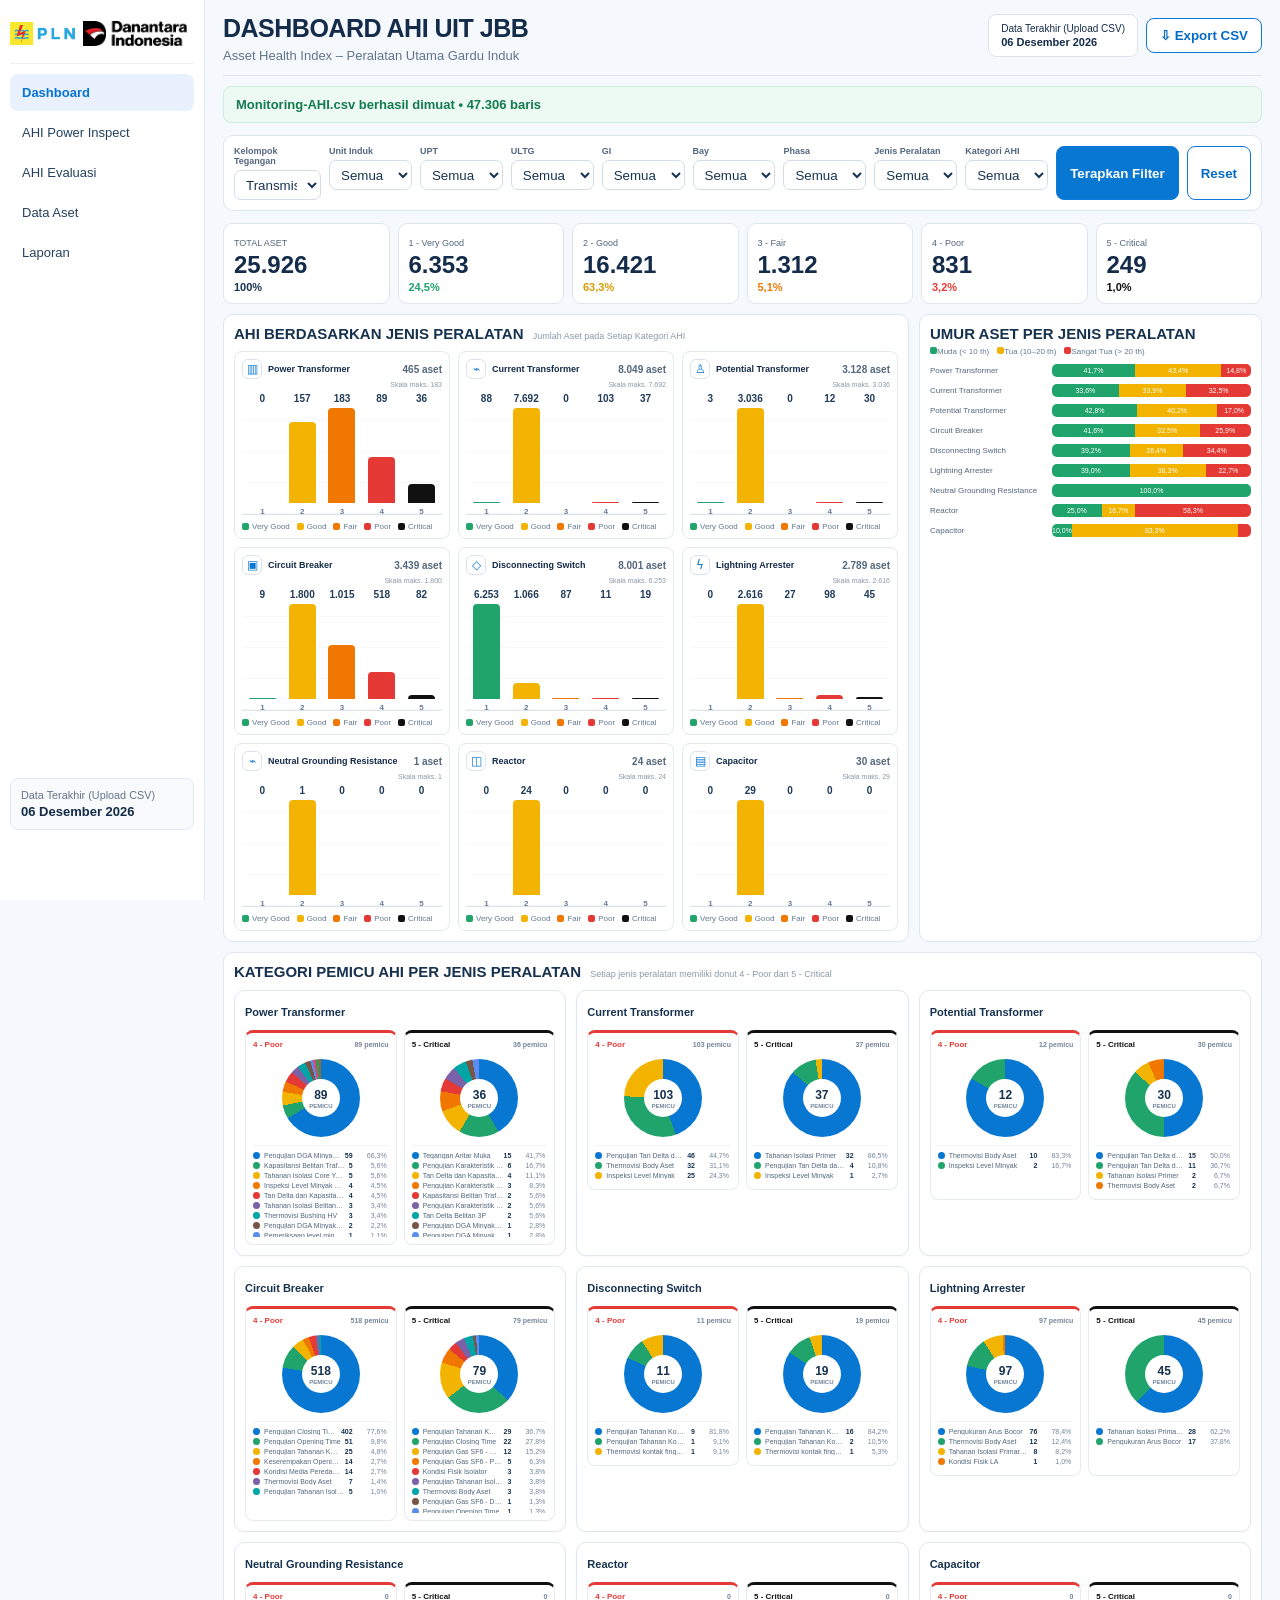
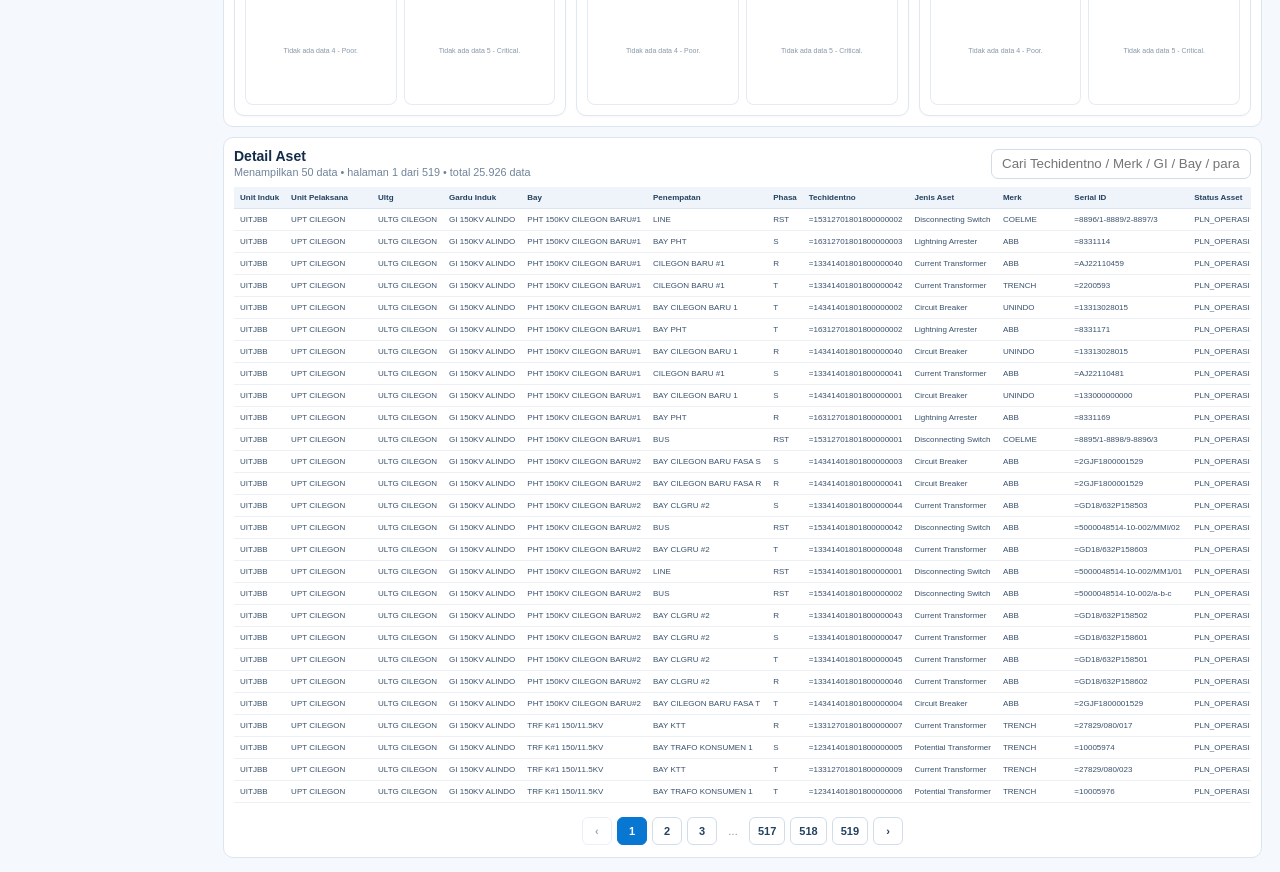
==== commit 9a8e0bd8: "Add files via upload" ====
--- a/index.html
+++ b/index.html
@@ -44,29 +44,139 @@
 @media(max-width:600px){.ahi-grid,.trigger-grid{grid-template-columns:1fr}}
 
 
-/* Kategori pemicu: per jenis peralatan, masing-masing dipisah Poor dan Critical */
-.trigger-grid-perasset{display:grid;grid-template-columns:repeat(3,minmax(0,1fr));gap:10px;margin-top:10px}
-.trigger-asset-card{border:1px solid #dfe7f0;border-radius:10px;background:#fff;padding:10px;min-width:0}
-.trigger-asset-head{display:flex;align-items:center;gap:6px;margin-bottom:8px}
-.trigger-asset-title{font-size:11px;font-weight:800;color:#17324f;flex:1;white-space:nowrap;overflow:hidden;text-overflow:ellipsis}
-.trigger-asset-total{font-size:8px;color:#73859a;font-weight:700}
-.trigger-levels{display:grid;grid-template-columns:1fr 1fr;gap:7px}
-.trigger-level-card{border:1px solid #e5ebf2;border-radius:8px;padding:7px;min-width:0}
-.trigger-level-card.poor-card{border-top:3px solid #e53935}.trigger-level-card.critical-card{border-top:3px solid #111}
-.trigger-level-head{display:flex;justify-content:space-between;align-items:center;gap:4px;margin-bottom:5px}
-.trigger-level-title{font-size:8px;font-weight:800}.poor-card .trigger-level-title{color:#e53935}.critical-card .trigger-level-title{color:#111}
-.trigger-level-total{font-size:7px;color:#73859a;font-weight:800}
-.trigger-mini-body{display:flex;flex-direction:column;align-items:center}
-.trigger-donut{width:88px;height:88px;border-radius:50%;position:relative;margin:4px auto 6px}
-.trigger-donut:after{content:"";position:absolute;inset:22px;background:#fff;border-radius:50%}
-.trigger-center{position:absolute;inset:0;z-index:2;display:flex;flex-direction:column;align-items:center;justify-content:center}
-.trigger-center b{font-size:12px;color:#17324f}.trigger-center span{font-size:6px;color:#71859a;font-weight:700;margin-top:1px}
-.trigger-legend{width:100%;max-height:105px;overflow:auto;padding-right:2px}
-.trigger-item{display:flex;align-items:center;gap:4px;margin:3px 0;font-size:7px;color:#52677d}
-.trigger-dot{width:7px;height:7px;border-radius:50%;flex:0 0 7px}.trigger-label{flex:1;white-space:nowrap;overflow:hidden;text-overflow:ellipsis}.trigger-value{font-weight:800;color:#17324f}
-.trigger-empty{font-size:7px;color:#8998a8;text-align:center;padding:20px 3px;min-height:88px;display:flex;align-items:center}
-@media(max-width:1000px){.trigger-grid-perasset{grid-template-columns:repeat(2,minmax(0,1fr))}}
-@media(max-width:700px){.trigger-grid-perasset{grid-template-columns:1fr}.trigger-levels{grid-template-columns:1fr 1fr}}
+/* Kategori pemicu: ringkas, rapi, 3 kolom, Poor/Critical berdampingan */
+.trigger-panel{margin-top:10px}
+.trigger-grid-perasset{
+  display:grid;
+  grid-template-columns:repeat(3,minmax(0,1fr));
+  gap:10px;
+  margin-top:10px;
+}
+.trigger-asset-card{
+  border:1px solid #dfe7f0;
+  border-radius:10px;
+  background:#fff;
+  padding:10px;
+  min-width:0;
+  box-shadow:0 1px 2px rgba(20,45,70,.03);
+}
+.trigger-asset-head{
+  display:flex;
+  align-items:center;
+  min-height:22px;
+  margin-bottom:7px;
+}
+.trigger-asset-title{
+  font-size:11px;
+  font-weight:800;
+  color:#17324f;
+  white-space:nowrap;
+  overflow:hidden;
+  text-overflow:ellipsis;
+}
+.trigger-levels{
+  display:grid;
+  grid-template-columns:1fr 1fr;
+  gap:7px;
+}
+.trigger-level-card{
+  border:1px solid #e5ebf2;
+  border-radius:8px;
+  padding:7px;
+  min-width:0;
+  background:#fff;
+}
+.trigger-level-card.poor-card{border-top:3px solid #e53935}
+.trigger-level-card.critical-card{border-top:3px solid #111}
+.trigger-level-head{
+  display:flex;
+  justify-content:space-between;
+  align-items:center;
+  gap:4px;
+  margin-bottom:2px;
+}
+.trigger-level-title{font-size:8px;font-weight:800}
+.poor-card .trigger-level-title{color:#e53935}
+.critical-card .trigger-level-title{color:#111}
+.trigger-level-total{font-size:7px;color:#73859a;font-weight:800;white-space:nowrap}
+.trigger-mini-body{
+  display:flex;
+  justify-content:center;
+  align-items:center;
+  min-height:94px;
+}
+.trigger-donut{
+  width:78px;
+  height:78px;
+  border-radius:50%;
+  position:relative;
+  margin:4px auto;
+}
+.trigger-donut:after{
+  content:"";
+  position:absolute;
+  inset:20px;
+  background:#fff;
+  border-radius:50%;
+}
+.trigger-center{
+  position:absolute;
+  inset:0;
+  z-index:2;
+  display:flex;
+  flex-direction:column;
+  align-items:center;
+  justify-content:center;
+}
+.trigger-center b{font-size:12px;color:#17324f}
+.trigger-center span{font-size:6px;color:#71859a;font-weight:700;margin-top:1px}
+.trigger-legend{
+  width:100%;
+  max-height:92px;
+  overflow:auto;
+  padding-right:2px;
+  border-top:1px solid #f0f3f6;
+  padding-top:3px;
+}
+.trigger-item{
+  display:flex;
+  align-items:center;
+  gap:4px;
+  margin:3px 0;
+  font-size:7px;
+  color:#52677d;
+  cursor:help;
+}
+.trigger-dot{
+  width:7px;height:7px;border-radius:50%;flex:0 0 7px
+}
+.trigger-label{
+  flex:1;
+  min-width:0;
+  white-space:nowrap;
+  overflow:hidden;
+  text-overflow:ellipsis;
+}
+.trigger-value{font-weight:800;color:#17324f}
+.trigger-pct{color:#73859a;min-width:30px;text-align:right}
+.trigger-empty{
+  font-size:7px;
+  color:#8998a8;
+  text-align:center;
+  padding:20px 3px;
+  min-height:94px;
+  display:flex;
+  align-items:center;
+  justify-content:center;
+}
+@media(max-width:1150px){
+  .trigger-grid-perasset{grid-template-columns:repeat(2,minmax(0,1fr))}
+}
+@media(max-width:700px){
+  .trigger-grid-perasset{grid-template-columns:1fr}
+  .trigger-levels{grid-template-columns:1fr 1fr}
+}
+
 </style>
 </head>
 <body>
@@ -382,30 +492,34 @@
   let s=String(raw??"").replace(/\s+/g," ").trim();
   if(!s) return "";
 
-  // Remove the AHI result/level suffix, e.g.
-  // "(T 0.0.5 - Critical)", "(R 0.0.5 - Poor)", "(5 - Critical)".
+  // Buang keterangan hasil/level di belakang.
   s=s.replace(/\s*-\s*\([^)]*(?:critical|poor)[^)]*\)\s*$/i,"").trim();
   s=s.replace(/\s*\([^)]*(?:critical|poor)[^)]*\)\s*$/i,"").trim();
 
-  // Keep meaningful SF6 subtests as separate categories.
-  const sf6=s.match(/^(Pengujian Gas SF6)\s*-\s*(Purity|SO2|Dew Point)\b/i);
-  if(sf6) return `${sf6[1]} - ${sf6[2]}`;
-
-  // Keep other explicitly meaningful subcategories if present.
-  const keepSub=[
-    /^(Pengujian Gas SF6)\s*-\s*(.+)$/i,
-    /^(Tan Delta dan Kapasitansi Bushing Trafo)\s*-\s*(.+)$/i
-  ];
-  for(const re of keepSub){
-    const m=s.match(re);
-    if(m && m[2] && !/^[A-Z0-9._/]+$/.test(m[2].trim())) return `${m[1]} - ${m[2].trim()}`;
+  // Jika ada angka hasil tanpa kata Critical/Poor, buang kurung numeriknya juga.
+  s=s.replace(/\s*\([^)]*(?:\d+\s*[,.]?\s*\d*|\d+\s*\/\s*\d+)[^)]*\)\s*$/i,"").trim();
+
+  // Kunci ke master kategori yang sudah disepakati.
+  // Longest match mencegah "Pengujian Gas SF6 - Purity/SO2/Dew Point"
+  // tergabung menjadi satu kategori.
+  const allMaster=Object.values(TRIGGER_MASTER).flat().sort((x,y)=>y.length-x.length);
+  const ns=norm(s);
+  for(const master of allMaster){
+    const nm=norm(master);
+    if(ns===nm || ns.startsWith(nm+" ") || ns.startsWith(nm+" -") || ns.startsWith(nm+"(")){
+      return master;
+    }
   }
 
-  // Normal asset-inspection pattern:
-  // "Nama Pemeriksaan - nomor seri/kode - phase"
-  // becomes just "Nama Pemeriksaan".
+  // Fallback untuk data baru: hapus bagian serial/kode/phase setelah " - ".
+  // Kategori yang tidak dikenal tetap satu nama, bukan satu kategori per serial.
   const parts=s.split(/\s+-\s+/).map(x=>x.trim()).filter(Boolean);
-  if(parts.length>1) s=parts[0];
+  if(parts.length>1){
+    const tail=parts.slice(1).join(" ");
+    if(/^(?:[A-Z0-9]+[\/._-]?)+$/i.test(tail) || /\b(?:phase|phasa)\b/i.test(tail)){
+      s=parts[0];
+    }
+  }
 
   return s.replace(/\s{2,}/g," ").replace(/[-_:]+$/,"").trim();
 }
@@ -425,6 +539,7 @@
 function renderTriggers(){
   const box=document.getElementById("triggerCharts");
   const palette=["#0877d1","#20a46b","#f2b400","#f07800","#e53935","#7b61a8","#00a6a6","#795548","#5b8def","#d14d72","#2e9d5b","#8c6b43"];
+
   box.innerHTML=TYPES.map(t=>{
     const rows=filtered.filter(r=>canonical(r["Jenis Aset"])===t);
     const groups={poor:new Map(),critical:new Map()};
@@ -438,48 +553,62 @@
     });
 
     function donut(level,title,accent){
-      const items=[...groups[level].entries()].sort((a,b)=>b[1]-a[1]||a[0].localeCompare(b[0],"id"));
+      const items=[...groups[level].entries()]
+        .sort((a,b)=>b[1]-a[1]||a[0].localeCompare(b[0],"id"));
       const total=items.reduce((s,x)=>s+x[1],0);
+
       if(!items.length){
-        return `<div class="trigger-level">
-          <div class="trigger-level-title ${level}"><span>${title}</span><span>0</span></div>
-          <div class="trigger-empty">Tidak ada pemicu ${title}.</div>
+        return `<div class="trigger-level-card ${level}-card">
+          <div class="trigger-level-head">
+            <span class="trigger-level-title">${title}</span>
+            <span class="trigger-level-total">0</span>
+          </div>
+          <div class="trigger-empty">Tidak ada data ${title}.</div>
         </div>`;
       }
+
       let deg=0;
       const slices=items.map((it,i)=>{
         const next=deg+(it[1]/total)*360;
         const seg=`${palette[i%palette.length]} ${deg.toFixed(2)}deg ${next.toFixed(2)}deg`;
-        deg=next; return seg;
+        deg=next;
+        return seg;
       }).join(",");
-      return `<div class="trigger-level">
-        <div class="trigger-level-title ${level}"><span>${title}</span><span>${fmt(total)} pemicu</span></div>
-        <div class="trigger-donut-wrap">
-          <div class="trigger-donut" title="${title}" style="background:conic-gradient(${slices})">
+
+      return `<div class="trigger-level-card ${level}-card">
+        <div class="trigger-level-head">
+          <span class="trigger-level-title">${title}</span>
+          <span class="trigger-level-total">${fmt(total)} pemicu</span>
+        </div>
+        <div class="trigger-mini-body">
+          <div class="trigger-donut" style="background:conic-gradient(${slices});cursor:crosshair"
+               data-tooltip="${html(title)}">
             <div class="trigger-center"><b>${fmt(total)}</b><span>PEMICU</span></div>
           </div>
-          <div class="trigger-legend">
-            ${items.map((it,i)=>`<div class="trigger-item" title="${html(it[0])}">
-              <i class="trigger-dot" style="background:${palette[i%palette.length]}"></i>
-              <span class="trigger-label">${html(it[0])}</span>
-              <span class="trigger-value">${fmt(it[1])}</span>
-              <span class="trigger-pct">${pct(it[1],total)}</span>
-            </div>`).join("")}
-          </div>
+        </div>
+        <div class="trigger-legend">
+          ${items.map((it,i)=>`<div class="trigger-item" title="${html(it[0])}">
+            <i class="trigger-dot" style="background:${palette[i%palette.length]}"></i>
+            <span class="trigger-label">${html(it[0])}</span>
+            <span class="trigger-value">${fmt(it[1])}</span>
+            <span class="trigger-pct">${pct(it[1],total)}</span>
+          </div>`).join("")}
         </div>
       </div>`;
     }
 
-    return `<div class="trigger-asset">
-      <div class="trigger-asset-title">${html(t)}</div>
-      <div class="trigger-pair">
+    return `<article class="trigger-asset-card">
+      <div class="trigger-asset-head">
+        <div class="trigger-asset-title">${html(t)}</div>
+      </div>
+      <div class="trigger-levels">
         ${donut("poor","4 - Poor","#e53935")}
         ${donut("critical","5 - Critical","#111")}
       </div>
-      <div class="trigger-note">Nomor seri, kode aset, phase, dan level hasil tidak membuat kategori baru.</div>
-    </div>`;
+    </article>`;
   }).join("");
 }
+
 
 const cols=["Unit Induk","Unit Pelaksana","Ultg","Gardu Induk","Bay","Penempatan","Phasa","Techidentno","Jenis Aset","Merk","Serial ID","Status Asset","Tipe Aset","Tegangan","Tahun Buat","Usia Aset","Kategori Umur","AHI","Parameter Pemicu"];
 
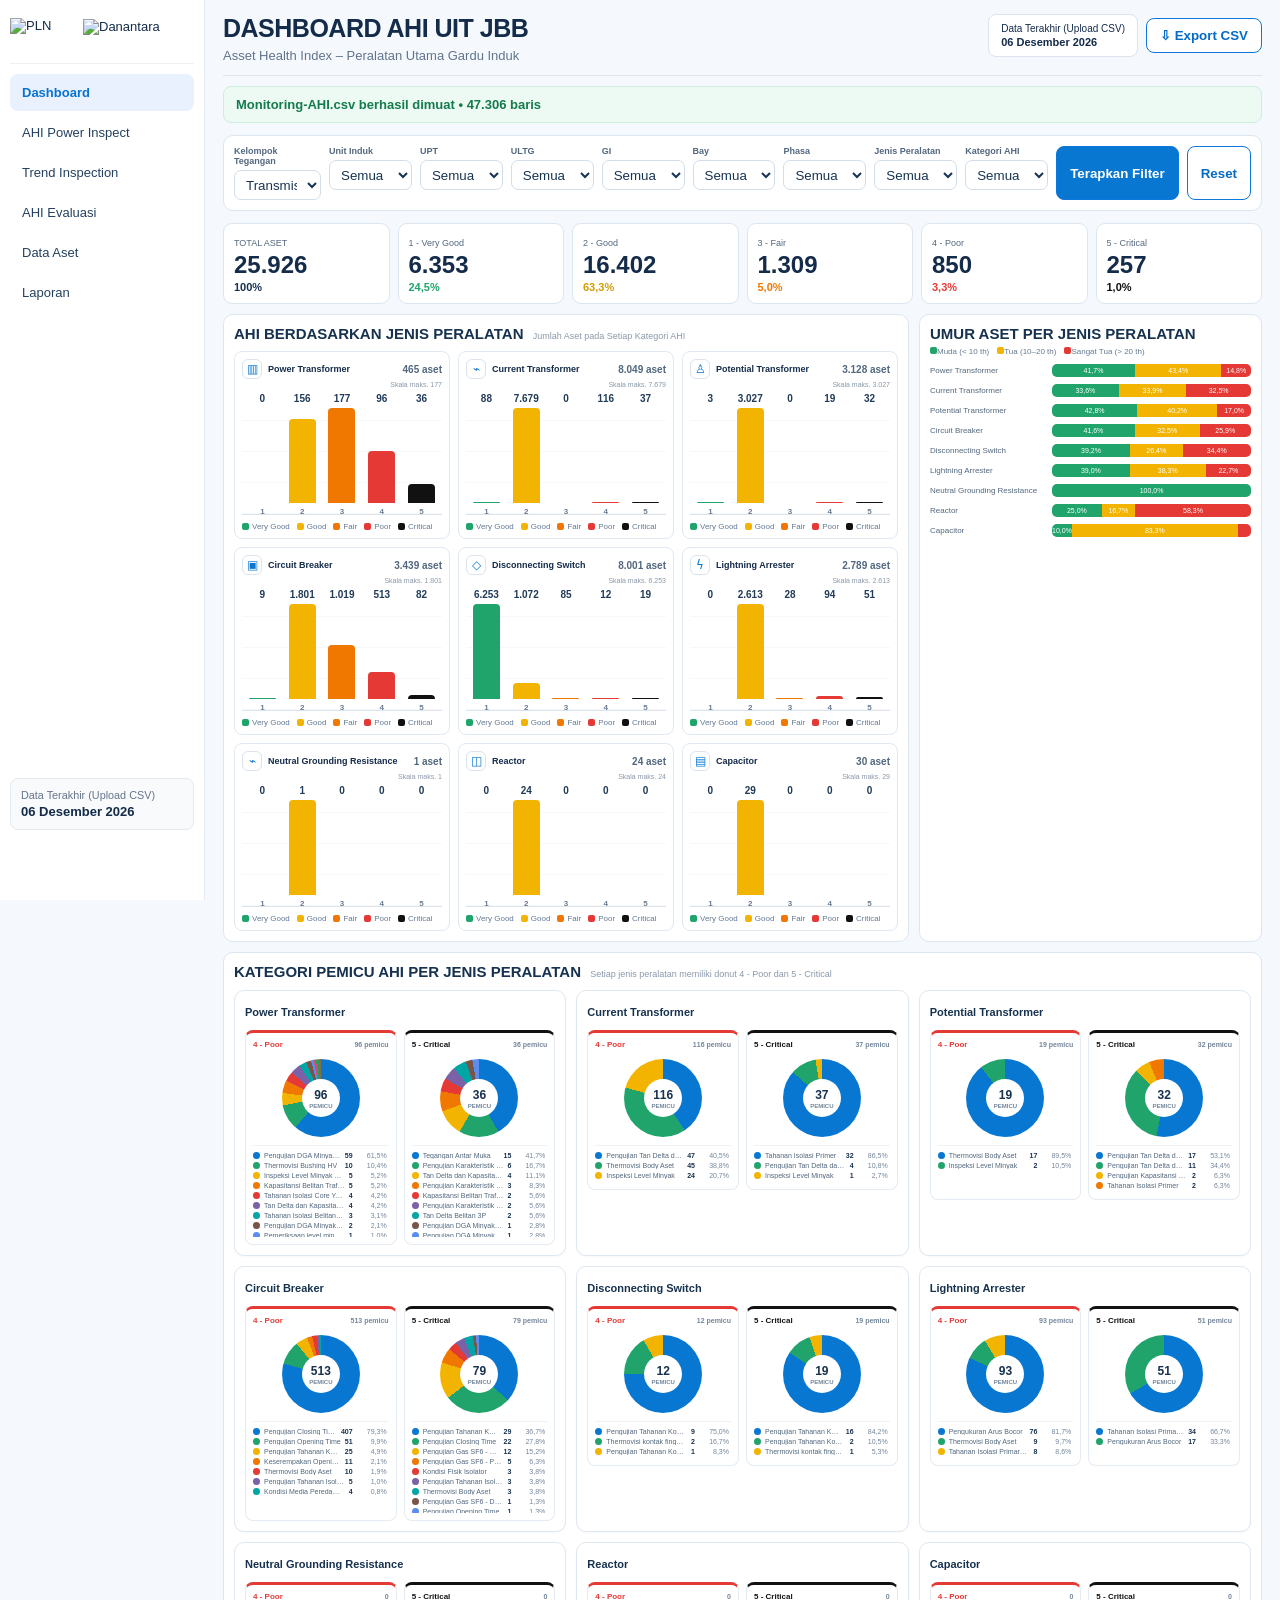
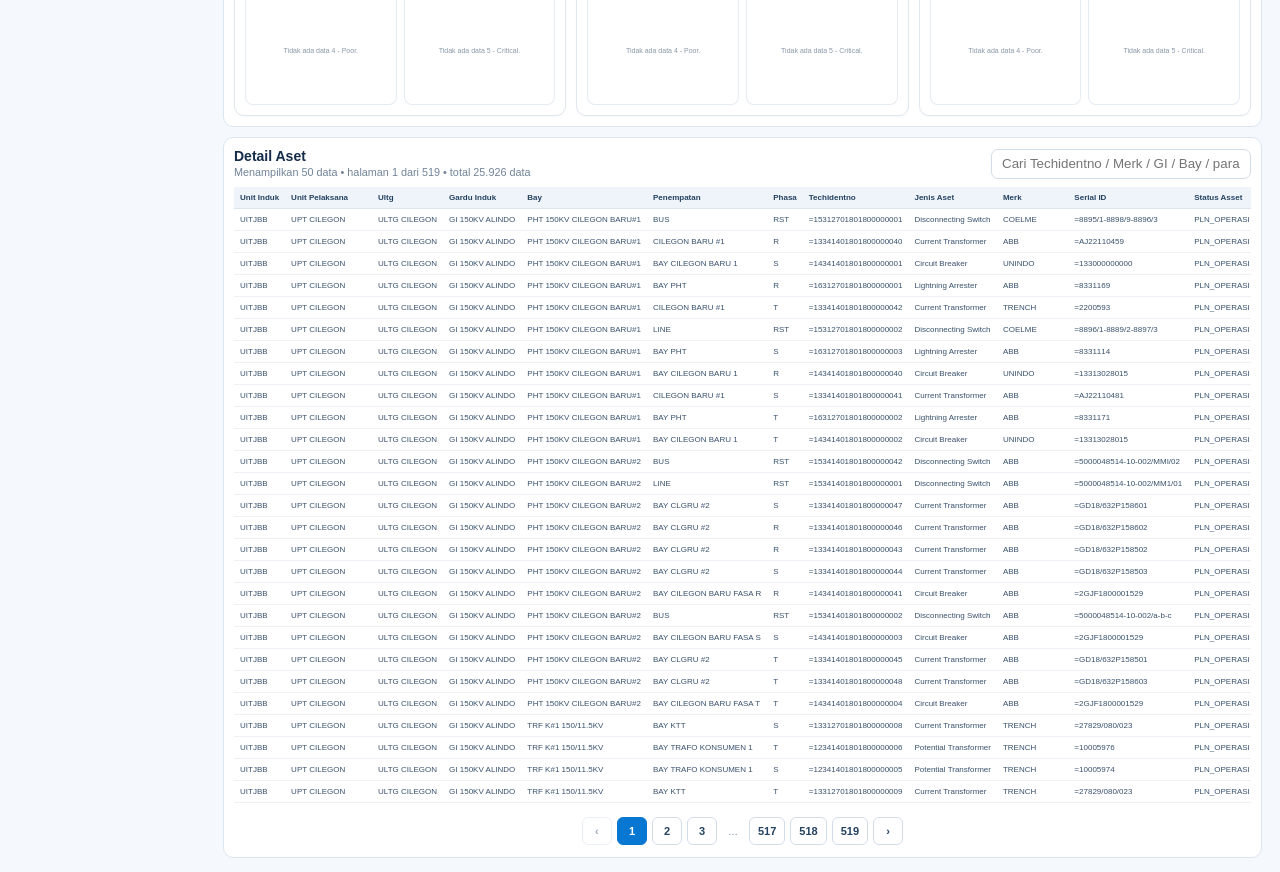
==== commit 873f8cda: "Add files via upload" ====
--- a/index.html
+++ b/index.html
@@ -182,9 +182,9 @@
 <body>
 <div class="app">
 <aside class="sidebar">
-  <div class="logo"><img src="assets/pln-logo.webp" alt="PLN"><img src="assets/danantara.png" alt="Danantara"></div>
+  <div class="logo"><img src="pln-logo.webp" alt="PLN"><img src="danantara.png" alt="Danantara"></div>
   <nav class="nav">
-    <a class="active">Dashboard</a><a>AHI Power Inspect</a><a href="ahi-evaluasi.html">AHI Evaluasi</a><a>Data Aset</a><a>Laporan</a>
+    <a class="active">Dashboard</a><a>AHI Power Inspect</a><a href="trend-inspection.html" class="trend-link">Trend Inspection</a><a href="ahi-evaluasi.html">AHI Evaluasi</a><a>Data Aset</a><a>Laporan</a>
   </nav>
   <div class="side-date"><small>Data Terakhir (Upload CSV)</small><b id="sideDate">Memuat...</b></div>
 </aside>
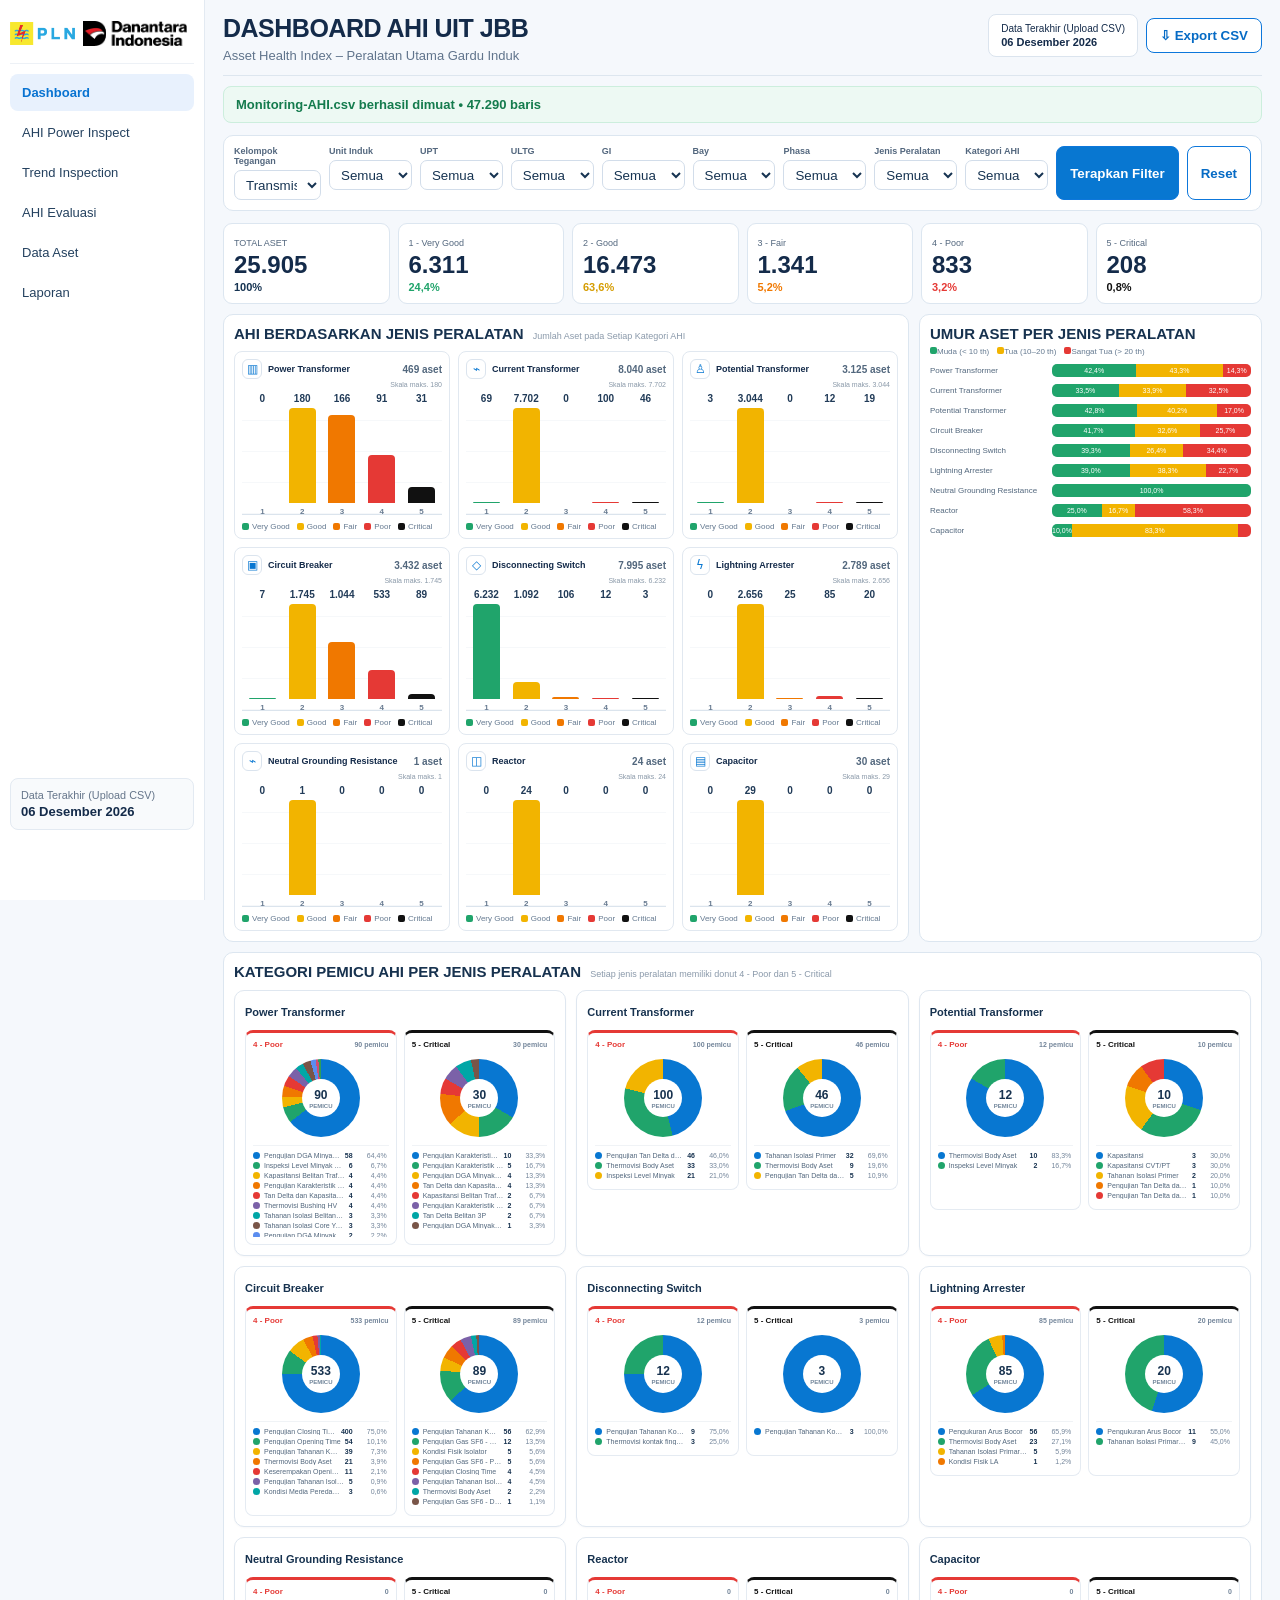
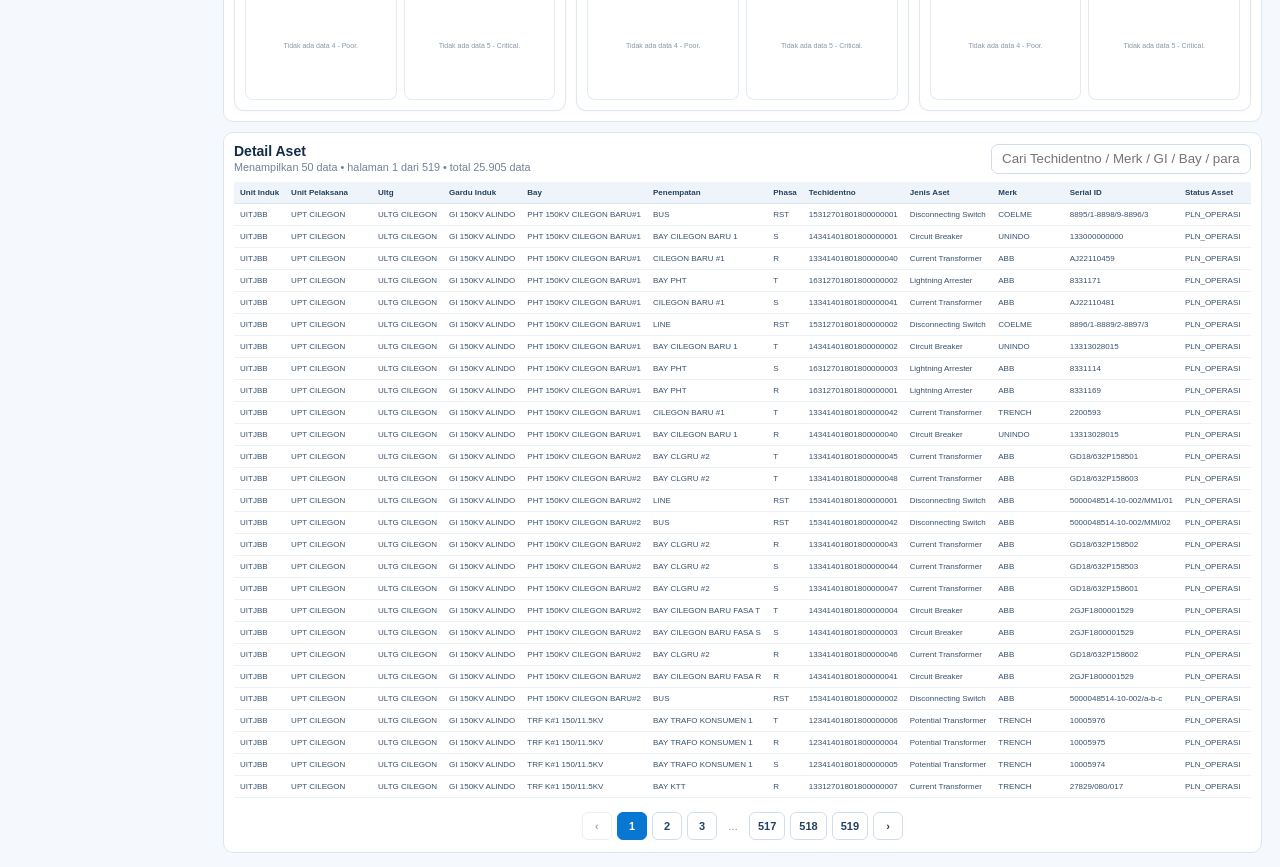
==== commit 9dac108c: "Add files via upload" ====
--- a/index.html
+++ b/index.html
@@ -276,6 +276,7 @@
   "Capacitor":[]
 };
 const TYPES=["Power Transformer","Current Transformer","Potential Transformer","Circuit Breaker","Disconnecting Switch","Lightning Arrester","Neutral Grounding Resistance","Reactor","Capacitor"];
+const TRIGGER_MASTER_LIST=Object.values(TRIGGER_MASTER).flat().sort((x,y)=>y.length-x.length).map(master=>({master,normMaster:norm(master)}));
 const AHI=[["1 - Very Good","#20a46b"],["2 - Good","#f2b400"],["3 - Fair","#f07800"],["4 - Poor","#e53935"],["5 - Critical","#111"]];
 const TRIGGER_COLORS=["#0877d1","#20a46b","#f2b400","#f07800","#e53935","#7b61a8","#00a6a6","#64748b","#d14d72","#8c6b43","#5b8def","#2e9d5b"];
 
@@ -288,6 +289,7 @@
 function pct(n,t){return t?((n/t)*100).toFixed(1).replace(".",",")+"%":"0,0%"}
 function canonical(v){let n=norm(v);return TYPES.find(x=>norm(x)===n)||""}
 function valAge(r){let y=Number(String(r["Tahun Buat"]||"").match(/\d{4}/)?.[0]);return y?Math.max(0,new Date().getFullYear()-y):null}
+function precomputeDerived(rows){rows.forEach(r=>{r.__type=canonical(r["Jenis Aset"]);r.__ahi=norm(r["AHI"]);r.__age=valAge(r)})}
 
 function parseCSV(t){
  t=t.replace(/^\uFEFF/,"");
@@ -312,7 +314,7 @@
 
 function group(r,g){
  if(!g)return true;
- let t=canonical(r["Jenis Aset"]);
+ let t=r.__type??canonical(r["Jenis Aset"]);
  if(!t)return false;
  if(["Reactor","Capacitor"].includes(t))return true;
  let v=norm(r["Tegangan"]).replace(/\s/g,"");
@@ -378,13 +380,13 @@
    group(r,f.g)&&(!f.ui||r["Unit Induk"]===f.ui)&&(!f.upt||r["Unit Pelaksana"]===f.upt)&&
    (!f.ultg||r["Ultg"]===f.ultg)&&(!f.gi||r["Gardu Induk"]===f.gi)&&
    (!f.bay||r["Bay"]===f.bay)&&(!f.ph||r["Phasa"]===f.ph)&&
-   (!f.type||canonical(r["Jenis Aset"])===f.type)&&(!f.ahi||norm(r["AHI"])===norm(f.ahi))
+   (!f.type||(r.__type??canonical(r["Jenis Aset"]))===f.type)&&(!f.ahi||(r.__ahi??norm(r["AHI"]))===norm(f.ahi))
  );
  render();
 }
 
 function renderKpi(){
- let vals=AHI.map(([n])=>filtered.filter(r=>norm(r["AHI"])===norm(n)).length),total=filtered.length;
+ let vals=AHI.map(([n])=>{const nn=norm(n);return filtered.filter(r=>(r.__ahi??norm(r["AHI"]))===nn).length}),total=filtered.length;
  let names=["TOTAL ASET",...AHI.map(x=>x[0])],nums=[total,...vals],cls=["","vg","good","fair","poor","critical"];
  document.getElementById("kpis").innerHTML=names.map((n,i)=>`<div class="kpi"><small>${n}</small><div class="num">${fmt(nums[i])}</div><div class="pct ${cls[i]}">${i===0?"100%":pct(nums[i],total)}</div></div>`).join("");
 }
@@ -392,8 +394,8 @@
 function renderCharts(){
  const icons={"Power Transformer":"▥","Current Transformer":"⌁","Potential Transformer":"♙","Circuit Breaker":"▣","Disconnecting Switch":"◇","Lightning Arrester":"ϟ","Neutral Grounding Resistance":"⌁","Reactor":"◫","Capacitor":"▤"};
  document.getElementById("ahiCharts").innerHTML=TYPES.map(t=>{
-   const a=filtered.filter(r=>canonical(r["Jenis Aset"])===t),total=a.length;
-   const counts=AHI.map(([n])=>a.filter(r=>norm(r["AHI"])===norm(n)).length);
+   const a=filtered.filter(r=>(r.__type??canonical(r["Jenis Aset"]))===t),total=a.length;
+   const counts=AHI.map(([n])=>{const nn=norm(n);return a.filter(r=>(r.__ahi??norm(r["AHI"]))===nn).length});
    const max=Math.max(1,...counts);
    return `<div class="ahi-chart-card">
     <div class="ahi-chart-head"><div class="ahi-icon">${icons[t]||"•"}</div><div class="ahi-chart-title">${html(t)}</div><div class="ahi-chart-total">${fmt(total)} aset</div></div>
@@ -409,8 +411,8 @@
 
 function renderAges(){
  document.getElementById("ageBars").innerHTML=TYPES.map(t=>{
-  let a=filtered.filter(r=>canonical(r["Jenis Aset"])===t),n=a.length;
-  let c=[a.filter(r=>(valAge(r)??0)<10).length,a.filter(r=>(valAge(r)??0)>=10&&(valAge(r)??0)<=20).length,a.filter(r=>(valAge(r)??0)>20).length];
+  let a=filtered.filter(r=>(r.__type??canonical(r["Jenis Aset"]))===t),n=a.length;
+  let c=[a.filter(r=>(r.__age??valAge(r)??0)<10).length,a.filter(r=>(r.__age??valAge(r)??0)>=10&&(r.__age??valAge(r)??0)<=20).length,a.filter(r=>(r.__age??valAge(r)??0)>20).length];
   return `<div class="age-row"><div class="age-name">${html(t)}</div><div class="bar"><div class="seg young" style="width:${n?c[0]/n*100:0}%">${n&&c[0]/n>.08?pct(c[0],n):""}</div><div class="seg old" style="width:${n?c[1]/n*100:0}%">${n&&c[1]/n>.08?pct(c[1],n):""}</div><div class="seg veryold" style="width:${n?c[2]/n*100:0}%">${n&&c[2]/n>.08?pct(c[2],n):""}</div></div></div>`;
  }).join("");
 }
@@ -502,10 +504,8 @@
   // Kunci ke master kategori yang sudah disepakati.
   // Longest match mencegah "Pengujian Gas SF6 - Purity/SO2/Dew Point"
   // tergabung menjadi satu kategori.
-  const allMaster=Object.values(TRIGGER_MASTER).flat().sort((x,y)=>y.length-x.length);
   const ns=norm(s);
-  for(const master of allMaster){
-    const nm=norm(master);
+  for(const {master,normMaster:nm} of TRIGGER_MASTER_LIST){
     if(ns===nm || ns.startsWith(nm+" ") || ns.startsWith(nm+" -") || ns.startsWith(nm+"(")){
       return master;
     }
@@ -541,7 +541,7 @@
   const palette=["#0877d1","#20a46b","#f2b400","#f07800","#e53935","#7b61a8","#00a6a6","#795548","#5b8def","#d14d72","#2e9d5b","#8c6b43"];
 
   box.innerHTML=TYPES.map(t=>{
-    const rows=filtered.filter(r=>canonical(r["Jenis Aset"])===t);
+    const rows=filtered.filter(r=>(r.__type??canonical(r["Jenis Aset"]))===t);
     const groups={poor:new Map(),critical:new Map()};
 
     rows.forEach(r=>{
@@ -622,7 +622,7 @@
  const shown=pageRows.length;
  document.getElementById("count").textContent=`Menampilkan ${shown.toLocaleString("id-ID")} data • halaman ${currentPage} dari ${totalPages} • total ${arr.length.toLocaleString("id-ID")} data`;
  document.getElementById("thead").innerHTML="<tr>"+cols.map(c=>`<th>${c}</th>`).join("")+"</tr>";
- document.getElementById("tbody").innerHTML=pageRows.map(r=>"<tr>"+cols.map(c=>`<td>${c==="Usia Aset"?(valAge(r)??"—"):html(r[c])}</td>`).join("")+"</tr>").join("")||'<tr><td colspan="19">Tidak ada data.</td></tr>';
+ document.getElementById("tbody").innerHTML=pageRows.map(r=>"<tr>"+cols.map(c=>`<td>${c==="Usia Aset"?((r.__age??valAge(r))??"—"):html(r[c])}</td>`).join("")+"</tr>").join("")||'<tr><td colspan="19">Tidak ada data.</td></tr>';
  renderPagination(totalPages);
 }
 
@@ -660,14 +660,55 @@
 
 document.getElementById("exportBtn").onclick=()=>{
  const q=norm(document.getElementById("search").value),arr=filtered.filter(r=>!q||cols.some(c=>norm(r[c]).includes(q)));
- const out=cols.join(";")+"\n"+arr.map(r=>cols.map(c=>`"${String(c==="Usia Aset"?(valAge(r)??""):r[c]??"").replaceAll('"','""')}"`).join(";")).join("\n");
+ const out=cols.join(";")+"\n"+arr.map(r=>cols.map(c=>`"${String(c==="Usia Aset"?((r.__age??valAge(r))??""):r[c]??"").replaceAll('"','""')}"`).join(";")).join("\n");
  const a=document.createElement("a");a.href=URL.createObjectURL(new Blob(["\ufeff"+out],{type:"text/csv"}));a.download="Monitoring-AHI-Export.csv";a.click();
 };
 
+const CSV_CACHE_TTL_MS=10*60*1000;
+const CSV_CACHE_DB="dashboardCsvCache",CSV_CACHE_STORE="csvCache";
+function csvCacheDb(){
+ return new Promise((resolve,reject)=>{
+  if(!window.indexedDB){reject(Error("no indexedDB"));return}
+  const req=indexedDB.open(CSV_CACHE_DB,1);
+  req.onupgradeneeded=()=>{req.result.createObjectStore(CSV_CACHE_STORE)};
+  req.onsuccess=()=>resolve(req.result);
+  req.onerror=()=>reject(req.error);
+ });
+}
+async function getCachedCsv(key){
+ try{
+  const db=await csvCacheDb();
+  return await new Promise(resolve=>{
+   const req=db.transaction(CSV_CACHE_STORE,"readonly").objectStore(CSV_CACHE_STORE).get(key);
+   req.onsuccess=()=>{const rec=req.result;resolve((rec&&(Date.now()-rec.cachedAt)<=CSV_CACHE_TTL_MS)?rec.text:null)};
+   req.onerror=()=>resolve(null);
+  });
+ }catch(e){return null}
+}
+async function setCachedCsv(key,text){
+ try{
+  const db=await csvCacheDb();
+  db.transaction(CSV_CACHE_STORE,"readwrite").objectStore(CSV_CACHE_STORE).put({text,cachedAt:Date.now()},key);
+ }catch(e){}
+}
 async function load(){
  const status=document.getElementById("status");
  status.className="status info";status.textContent="Memuat Monitoring-AHI.csv...";
  let lastError="";
+ const cached=await getCachedCsv("monitoring-ahi");
+ if(cached){
+   raw=parseCSV(cached);
+   if(raw.length){
+     precomputeDerived(raw);
+     buildFilters();apply();
+     const stamp=new Date().toLocaleDateString("id-ID",{day:"2-digit",month:"long",year:"numeric"});
+     document.getElementById("lastDate").textContent=stamp;
+     document.getElementById("sideDate").textContent=stamp;
+     status.className="status ok";
+     status.textContent=`Monitoring-AHI.csv berhasil dimuat • ${fmt(raw.length)} baris (dari cache sesi)`;
+     return;
+   }
+ }
  for(const url of DATA_URLS){
    try{
      const r=await fetch(url+"?v="+Date.now(),{cache:"no-store"});
@@ -676,6 +717,8 @@
      if(text.trim().length<20){lastError="CSV kosong • "+url;continue}
      raw=parseCSV(text);
      if(!raw.length){lastError="CSV tidak memiliki baris data • "+url;continue}
+     setCachedCsv("monitoring-ahi",text);
+     precomputeDerived(raw);
      buildFilters();apply();
      const stamp=new Date().toLocaleDateString("id-ID",{day:"2-digit",month:"long",year:"numeric"});
      document.getElementById("lastDate").textContent=stamp;
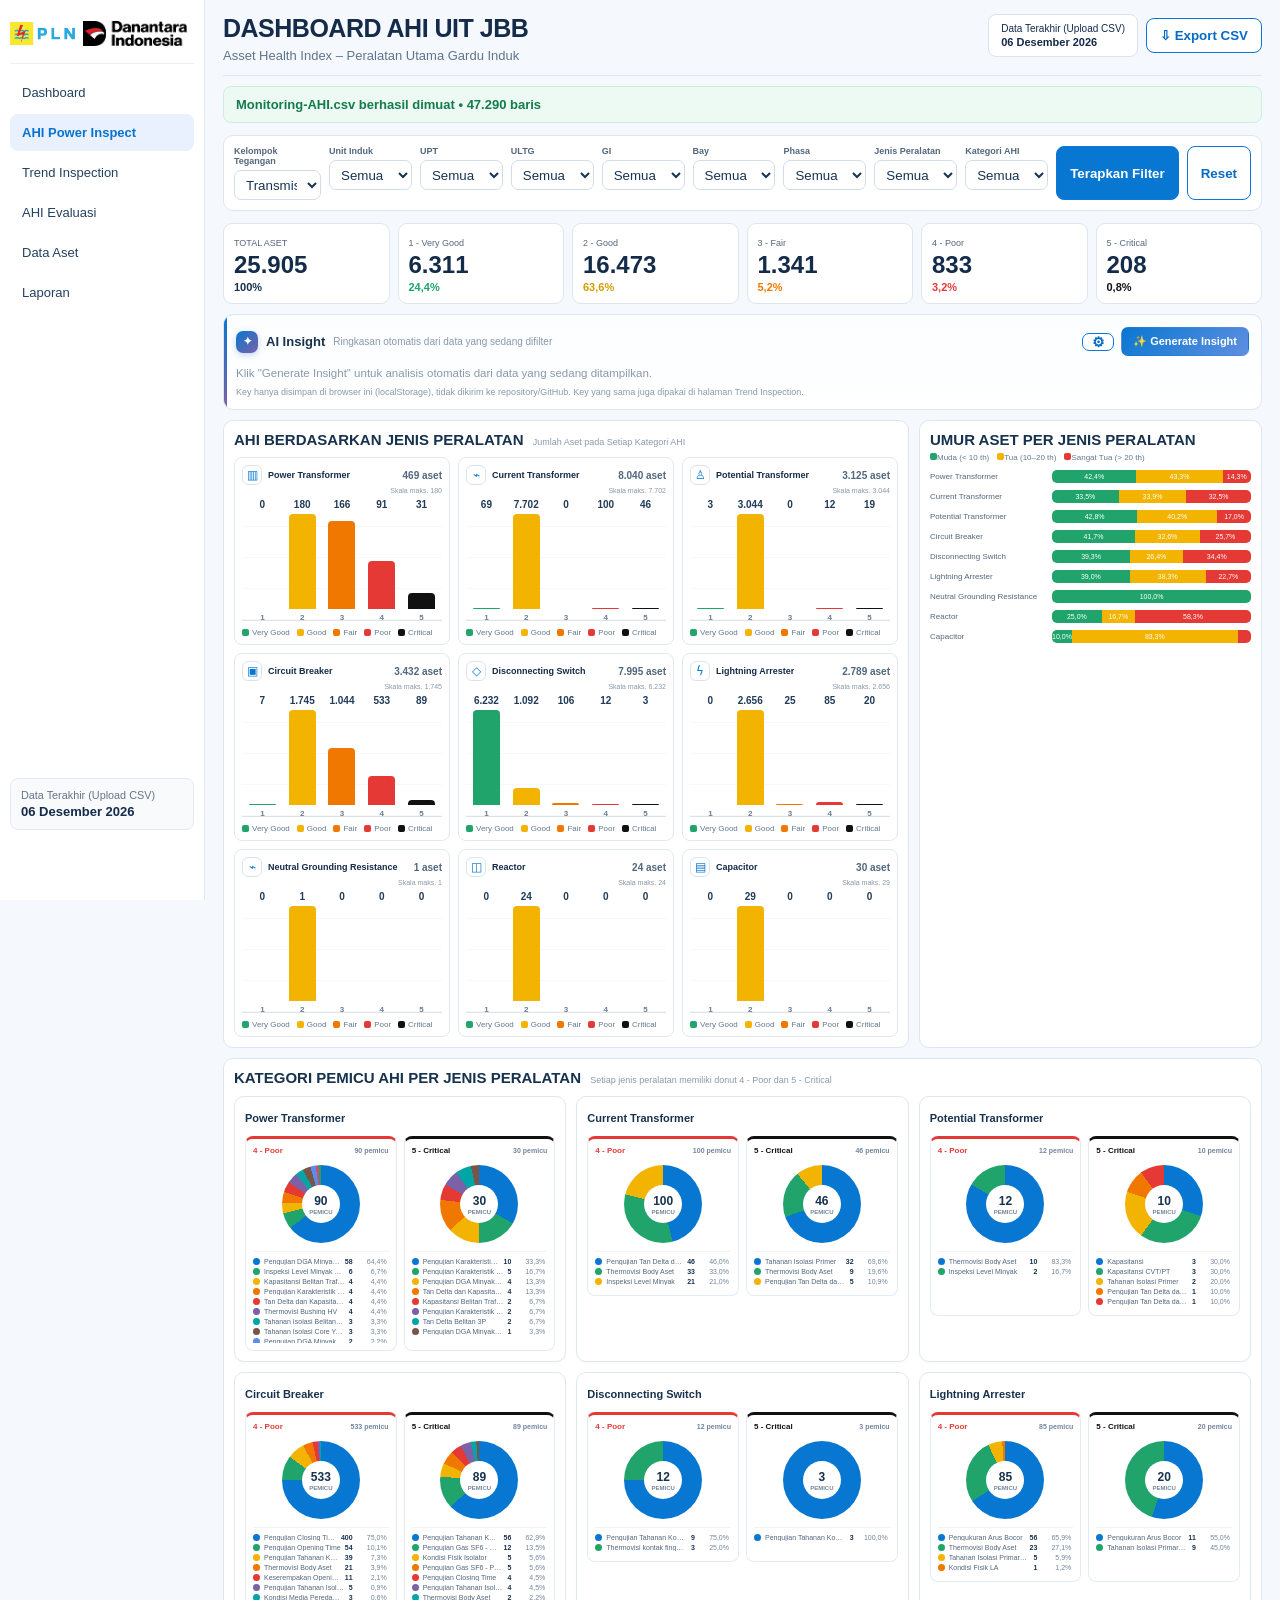
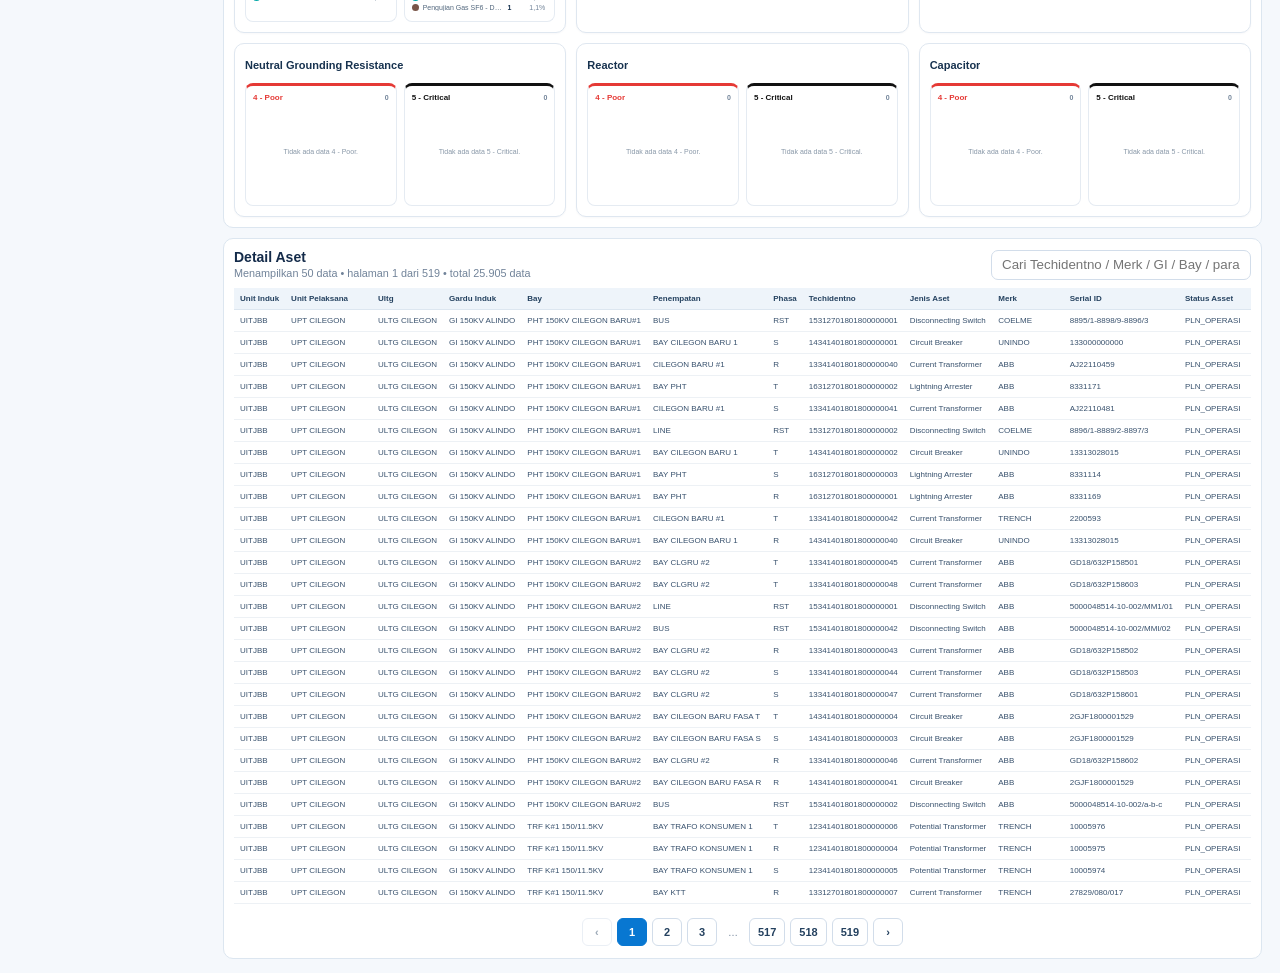
==== commit f0c97946: "Add files via upload" ====
--- a/index.html
+++ b/index.html
@@ -177,6 +177,53 @@
   .trigger-levels{grid-template-columns:1fr 1fr}
 }
 
+.ai-panel{background:linear-gradient(180deg,#fbfdff,#fff);border:1px solid #dce6f0;border-radius:10px;padding:12px;margin:10px 0;position:relative;overflow:hidden}
+.ai-panel:before{content:"";position:absolute;left:0;top:0;bottom:0;width:3px;background:linear-gradient(180deg,#0877d1,#7b61a8)}
+.ai-head{display:flex;justify-content:space-between;align-items:center;gap:10px;flex-wrap:wrap}
+.ai-title{display:flex;align-items:center;gap:8px;font-weight:800;font-size:13px;color:#17324f}
+.ai-badge{width:22px;height:22px;border-radius:7px;background:linear-gradient(135deg,#0877d1,#7b61a8);color:#fff;display:grid;place-items:center;font-size:11px;flex:0 0 22px;box-shadow:0 2px 6px rgba(11,97,197,.25)}
+.ai-title .sub{font-weight:500;color:#8a99aa;font-size:10px}
+.ai-actions{display:flex;gap:7px;align-items:center}
+.ai-actions button{border:1px solid #0d77db;background:#fff;color:#066bc5;border-radius:7px;padding:7px 11px;font-weight:700;cursor:pointer;font-size:11px}
+.ai-actions button.primary{background:linear-gradient(135deg,#0877d1,#5f8fe0);color:#fff;border-color:transparent}
+.ai-actions button:disabled{opacity:.55;cursor:wait}
+.ai-actions .gear{width:32px;padding:0;border-radius:7px;font-size:14px}
+.ai-settings{display:none;margin-top:10px;padding-top:10px;border-top:1px dashed #e3eaf2;gap:8px;grid-template-columns:1fr 1fr auto}
+.ai-settings.open{display:grid}
+.ai-settings label{font-size:9px;font-weight:800;color:#53677e;display:block;margin-bottom:4px;text-transform:uppercase}
+.ai-settings input{width:100%;height:32px;border:1px solid #d2ddea;border-radius:7px;padding:0 9px;font-size:11px}
+.ai-settings .save-row{display:flex;align-items:end;gap:6px}
+.ai-key-status{font-size:9.5px;color:#5b7796;margin-top:2px;grid-column:1/-1}
+.ai-key-status.warn{color:#c62828}
+.ai-body{margin-top:11px}
+.ai-placeholder{color:#8a99aa;font-size:11.5px}
+.ai-error{color:#c62828;font-size:11.5px}
+.ai-loading{display:flex;align-items:center;gap:8px;color:#5b7796;font-size:11.5px;padding:2px 0}
+.ai-loading .dots{display:inline-flex;gap:3px}
+.ai-loading .dots span{width:5px;height:5px;border-radius:50%;background:#0877d1;display:inline-block;animation:aiPulse 1.1s infinite ease-in-out}
+.ai-loading .dots span:nth-child(2){animation-delay:.15s}
+.ai-loading .dots span:nth-child(3){animation-delay:.3s}
+@keyframes aiPulse{0%,80%,100%{opacity:.25;transform:scale(.7)}40%{opacity:1;transform:scale(1)}}
+.ai-result-grid{display:grid;grid-template-columns:repeat(3,minmax(0,1fr));gap:9px}
+.ai-card{border-radius:9px;padding:9px 10px;min-width:0;border:1px solid}
+.ai-card.trend{border-color:#bfe8d3;background:#f4fbf7}
+.ai-card.warn{border-color:#f5d0c2;background:#fff8f5}
+.ai-card.reco{border-color:#c9dff5;background:#f5f9ff}
+.ai-card-head{display:flex;align-items:center;gap:6px;font-weight:800;font-size:9.5px;margin-bottom:6px;letter-spacing:.3px;text-transform:uppercase}
+.ai-card.trend .ai-card-head{color:#178a56}
+.ai-card.warn .ai-card-head{color:#d1550f}
+.ai-card.reco .ai-card-head{color:#0d68b5}
+.ai-card-icon{width:17px;height:17px;border-radius:5px;display:grid;place-items:center;font-size:10px;flex:0 0 17px;color:#fff}
+.ai-card.trend .ai-card-icon{background:#20a46b}
+.ai-card.warn .ai-card-icon{background:#e5622a}
+.ai-card.reco .ai-card-icon{background:#0877d1}
+.ai-card ul{margin:0;padding-left:14px;font-size:10.5px;line-height:1.55;color:#33475f}
+.ai-card ul li{margin:3px 0}
+.ai-card .ai-empty{font-size:10px;color:#9aa8b8;font-style:italic}
+.ai-fallback{font-size:12px;line-height:1.65;color:#2c435f;white-space:pre-wrap}
+.ai-meta{margin-top:8px;font-size:9px;color:#95a3b3}
+.ai-note{font-size:9px;color:#8a99aa;margin-top:8px}
+@media(max-width:900px){.ai-settings{grid-template-columns:1fr}.ai-result-grid{grid-template-columns:1fr}}
 </style>
 </head>
 <body>
@@ -184,7 +231,7 @@
 <aside class="sidebar">
   <div class="logo"><img src="pln-logo.webp" alt="PLN"><img src="danantara.png" alt="Danantara"></div>
   <nav class="nav">
-    <a class="active">Dashboard</a><a>AHI Power Inspect</a><a href="trend-inspection.html" class="trend-link">Trend Inspection</a><a href="ahi-evaluasi.html">AHI Evaluasi</a><a>Data Aset</a><a>Laporan</a>
+    <a>Dashboard</a><a class="active">AHI Power Inspect</a><a href="trend-inspection.html" class="trend-link">Trend Inspection</a><a href="ahi-evaluasi.html">AHI Evaluasi</a><a>Data Aset</a><a>Laporan</a>
   </nav>
   <div class="side-date"><small>Data Terakhir (Upload CSV)</small><b id="sideDate">Memuat...</b></div>
 </aside>
@@ -196,6 +243,24 @@
 <div id="status" class="status"></div>
 <section class="filters" id="filters"></section>
 <section class="kpis" id="kpis"></section>
+
+<section class="panel ai-panel">
+ <div class="ai-head">
+  <div class="ai-title"><span class="ai-badge">✦</span>AI Insight <span class="sub">Ringkasan otomatis dari data yang sedang difilter</span></div>
+  <div class="ai-actions">
+   <button class="gear" id="aiSettingsBtn" type="button" title="Pengaturan API Key">⚙</button>
+   <button class="primary" id="aiGenerateBtn" type="button">✨ Generate Insight</button>
+  </div>
+ </div>
+ <div class="ai-settings" id="aiSettings">
+  <div><label>Groq API Key</label><input type="password" id="aiKeyInput" placeholder="gsk_..." autocomplete="off"></div>
+  <div><label>Model ID</label><input type="text" id="aiModelInput" placeholder="qwen/qwen3.8-27b" autocomplete="off"></div>
+  <div class="save-row"><button class="btn primary" id="aiSaveBtn" type="button">Simpan</button><button class="btn" id="aiClearBtn" type="button">Hapus</button></div>
+  <div class="ai-key-status" id="aiKeyExpiryNote"></div>
+ </div>
+ <div class="ai-body" id="aiBody"><div class="ai-placeholder">Klik "Generate Insight" untuk analisis otomatis dari data yang sedang ditampilkan.</div></div>
+ <div class="ai-note">Key hanya disimpan di browser ini (localStorage), tidak dikirim ke repository/GitHub. Key yang sama juga dipakai di halaman Trend Inspection.</div>
+</section>
 
 <section class="section-grid">
  <div class="panel ahi-panel">
@@ -383,6 +448,7 @@
    (!f.type||(r.__type??canonical(r["Jenis Aset"]))===f.type)&&(!f.ahi||(r.__ahi??norm(r["AHI"]))===norm(f.ahi))
  );
  render();
+ if(typeof aiHasResult!=='undefined'&&aiHasResult)aiRenderPlaceholder('Filter diperbarui. Klik "Generate Insight" untuk analisis terbaru sesuai filter saat ini.');
 }
 
 function renderKpi(){
@@ -737,6 +803,145 @@
  status.textContent="CSV belum dapat dimuat. Pastikan file Monitoring-AHI.csv berada di folder data/.";
 }
 
+const $=id=>document.getElementById(id);
+const AI_KEY_STORAGE='trendAiGroqKey';
+const AI_KEY_EXPIRY_STORAGE='trendAiGroqKeyExpiry';
+const AI_MODEL_STORAGE='trendAiGroqModel';
+const AI_MODEL_DEFAULT='qwen/qwen3.8-27b';
+const AI_KEY_TTL_MS=24*60*60*1000;
+let aiHasResult=false;
+function aiFormatDuration(ms){const h=Math.floor(ms/3600000),m=Math.floor((ms%3600000)/60000);return h>0?`${h} jam ${m} menit`:`${m} menit`}
+function aiKeyStatus(){
+ const k=localStorage.getItem(AI_KEY_STORAGE);
+ const exp=+localStorage.getItem(AI_KEY_EXPIRY_STORAGE)||0;
+ if(!k)return {key:'',expired:false};
+ if(Date.now()>exp){localStorage.removeItem(AI_KEY_STORAGE);localStorage.removeItem(AI_KEY_EXPIRY_STORAGE);return {key:'',expired:true}}
+ return {key:k,expired:false,remainingMs:exp-Date.now()};
+}
+function aiGetKey(){return aiKeyStatus().key}
+function aiGetModel(){return localStorage.getItem(AI_MODEL_STORAGE)||AI_MODEL_DEFAULT}
+function aiRenderPlaceholder(text){$("aiBody").innerHTML=`<div class="ai-placeholder">${html(text)}</div>`;aiHasResult=false}
+function aiRenderError(text){$("aiBody").innerHTML=`<div class="ai-error">${html(text)}</div>`;aiHasResult=false}
+function aiRenderLoading(){$("aiBody").innerHTML='<div class="ai-loading">AI sedang menganalisis data<span class="dots"><span></span><span></span><span></span></span></div>';aiHasResult=false}
+function aiRenderFallback(text){$("aiBody").innerHTML=`<div class="ai-fallback">${html(text)}</div>`;aiHasResult=true}
+function aiCardHtml(cls,icon,label,items){
+ const body=items&&items.length?('<ul>'+items.map(x=>`<li>${html(x)}</li>`).join('')+'</ul>'):'<div class="ai-empty">Tidak ada catatan.</div>';
+ return `<div class="ai-card ${cls}"><div class="ai-card-head"><span class="ai-card-icon">${icon}</span>${label}</div>${body}</div>`;
+}
+function aiRenderStructured(obj){
+ const grid=aiCardHtml('trend','▲','Tren Positif',obj.tren)+aiCardHtml('warn','⚠','Perlu Perhatian',obj.perhatian)+aiCardHtml('reco','➔','Rekomendasi',obj.rekomendasi);
+ const time=new Date().toLocaleTimeString('id-ID',{hour:'2-digit',minute:'2-digit'});
+ $("aiBody").innerHTML=`<div class="ai-result-grid">${grid}</div><div class="ai-meta">Dibuat pukul ${time} • model ${html(aiGetModel())}</div>`;
+ aiHasResult=true;
+}
+function aiRefreshKeyStatusNote(){
+ const el=$("aiKeyExpiryNote");if(!el)return;
+ const status=aiKeyStatus();
+ if(status.key){el.textContent='Key aktif, berlaku lagi selama '+aiFormatDuration(status.remainingMs)+' (otomatis hilang setelahnya).';el.classList.remove('warn')}
+ else if(status.expired){el.textContent='Key sebelumnya sudah kedaluwarsa dan telah dihapus otomatis. Masukkan key baru untuk melanjutkan.';el.classList.add('warn')}
+ else{el.textContent='Belum ada key tersimpan. Key akan otomatis kedaluwarsa '+aiFormatDuration(AI_KEY_TTL_MS)+' setelah disimpan.';el.classList.remove('warn')}
+}
+$("aiSettingsBtn").onclick=()=>{
+ const box=$("aiSettings");
+ box.classList.toggle('open');
+ if(box.classList.contains('open')){$("aiKeyInput").value=aiGetKey();$("aiModelInput").value=aiGetModel();aiRefreshKeyStatusNote()}
+};
+$("aiSaveBtn").onclick=()=>{
+ const k=$("aiKeyInput").value.trim(),m=$("aiModelInput").value.trim();
+ if(k){localStorage.setItem(AI_KEY_STORAGE,k);localStorage.setItem(AI_KEY_EXPIRY_STORAGE,String(Date.now()+AI_KEY_TTL_MS))}
+ localStorage.setItem(AI_MODEL_STORAGE,m||AI_MODEL_DEFAULT);
+ $("aiSettings").classList.remove('open');
+ aiRenderPlaceholder(k?('Pengaturan disimpan. Key berlaku '+aiFormatDuration(AI_KEY_TTL_MS)+' sejak sekarang. Klik "Generate Insight" untuk membuat analisis.'):'Pengaturan disimpan. Klik "Generate Insight" untuk membuat analisis.');
+};
+$("aiClearBtn").onclick=()=>{
+ localStorage.removeItem(AI_KEY_STORAGE);localStorage.removeItem(AI_KEY_EXPIRY_STORAGE);localStorage.removeItem(AI_MODEL_STORAGE);
+ $("aiKeyInput").value='';$("aiModelInput").value='';
+ aiRefreshKeyStatusNote();
+ aiRenderPlaceholder('API key dihapus dari browser ini.');
+};
+function aiBuildSummary(){
+ const activeFilters=[...document.querySelectorAll('#filters select')].map(s=>({label:s.dataset.key||'',value:s.value})).filter(x=>x.value);
+ const total=filtered.length;
+ const kpi=AHI.map(([n])=>({kategori:n,jumlah:filtered.filter(r=>norm(r["AHI"])===norm(n)).length}));
+ const perJenisAset=TYPES.map(t=>{
+  const a=filtered.filter(r=>canonical(r["Jenis Aset"])===t);
+  if(!a.length)return null;
+  const counts=AHI.map(([n])=>a.filter(r=>norm(r["AHI"])===norm(n)).length);
+  const ages=[a.filter(r=>(valAge(r)??0)<10).length,a.filter(r=>(valAge(r)??0)>=10&&(valAge(r)??0)<=20).length,a.filter(r=>(valAge(r)??0)>20).length];
+  return {jenis:t,total:a.length,kategoriAHI:Object.fromEntries(AHI.map(([n],i)=>[n,counts[i]])),usia:{muda:ages[0],tua:ages[1],sangatTua:ages[2]}};
+ }).filter(Boolean);
+ const triggerMap=new Map();
+ filtered.forEach(r=>{
+  const lvl=ahiLevel(r["AHI"]);
+  if(lvl!==4&&lvl!==5)return;
+  const rawp=String(r["Parameter Pemicu"]??"").trim();
+  if(!rawp)return;
+  const name=normalizeTriggerName(rawp);
+  if(!name)return;
+  const key=name+"|"+lvl;
+  triggerMap.set(key,(triggerMap.get(key)||0)+1);
+ });
+ const parameterPemicuTeratas=[...triggerMap.entries()].map(([k,v])=>{const [name,lvl]=k.split("|");return {parameter:name,kategori:lvl==="5"?"5 - Critical":"4 - Poor",jumlah:v}}).sort((a,b)=>b.jumlah-a.jumlah).slice(0,10);
+ return {totalAset:total,kpi,perJenisAset,parameterPemicuTeratas,filterAktif:activeFilters};
+}
+async function generateInsight(){
+ const status=aiKeyStatus();
+ const key=status.key;
+ if(!key){
+  aiRenderPlaceholder(status.expired?('API key Groq sudah kedaluwarsa (berlaku '+aiFormatDuration(AI_KEY_TTL_MS)+') dan otomatis dihapus. Klik ikon ⚙ untuk memasukkan API key lagi.'):'Belum ada API key Groq. Klik ikon ⚙ untuk memasukkan API key terlebih dahulu.');
+  $("aiSettings").classList.add('open');
+  aiRefreshKeyStatusNote();
+  $("aiKeyInput").focus();
+  return;
+ }
+ const btn=$("aiGenerateBtn");
+ btn.disabled=true;btn.textContent='⏳ Menganalisis...';
+ aiRenderLoading();
+ try{
+  const summary=aiBuildSummary();
+  const res=await fetch('https://api.groq.com/openai/v1/chat/completions',{
+   method:'POST',
+   headers:{'Content-Type':'application/json','Authorization':'Bearer '+key},
+   body:JSON.stringify({
+    model:aiGetModel(),
+    temperature:0.3,
+    messages:[
+     {role:'system',content:'Anda adalah asisten analisis untuk Dashboard AHI (Asset Health Index) Peralatan Utama Gardu Induk PLN. Data yang diberikan sudah memiliki kategori AHI final per aset (1-Very Good, 2-Good, 3-Fair, 4-Poor, 5-Critical) beserta rincian per jenis peralatan, distribusi usia (Muda <10th, Tua 10-20th, Sangat Tua >20th), dan parameter pemicu untuk aset kategori Poor/Critical. Balas HANYA dengan JSON valid, tanpa markdown dan tanpa teks lain di luar JSON, persis bentuk ini: {"tren":["poin singkat"],"perhatian":["poin singkat"],"rekomendasi":["poin singkat"]}. Maksimal 4 poin per array, masing-masing satu kalimat pendek dan padat dalam Bahasa Indonesia. "tren" = jenis peralatan/kondisi yang mayoritas Very Good/Good; "perhatian" = jenis peralatan dengan proporsi Poor/Critical tinggi, aset yang sudah Sangat Tua, atau parameter pemicu yang paling sering muncul (array kosong jika tidak ada); "rekomendasi" = saran tindak lanjut inspeksi/pemeliharaan berdasarkan parameter pemicu yang teridentifikasi. Jangan mengarang parameter atau angka yang tidak ada di data yang diberikan. Tulis sebagai teks polos tanpa markdown.'},
+     {role:'user',content:'Berikut ringkasan data AHI yang sedang difilter pada dashboard:\n\n'+JSON.stringify(summary,null,2)+'\n\nBuatkan ringkasan insight teknisnya sebagai JSON sesuai instruksi.'}
+    ]
+   })
+  });
+  if(!res.ok){
+   const errText=await res.text().catch(()=>'');
+   throw new Error('HTTP '+res.status+(errText?(' • '+errText.slice(0,200)):''));
+  }
+  const data=await res.json();
+  let text=data.choices?.[0]?.message?.content?.trim();
+  if(!text)throw new Error('Respons AI kosong');
+  let parsed=null;
+  try{
+   const s=text.indexOf('{'),e=text.lastIndexOf('}');
+   const jsonStr=(s>=0&&e>s)?text.slice(s,e+1):text;
+   const obj=JSON.parse(jsonStr);
+   if(obj&&(Array.isArray(obj.tren)||Array.isArray(obj.perhatian)||Array.isArray(obj.rekomendasi))){
+    parsed={tren:obj.tren||[],perhatian:obj.perhatian||[],rekomendasi:obj.rekomendasi||[]};
+   }
+  }catch(_e){}
+  if(parsed){
+   aiRenderStructured(parsed);
+  }else{
+   const clean=text.replace(/\*\*(.*?)\*\*/g,'$1').replace(/\*(.*?)\*/g,'$1').replace(/^#{1,6}\s*/gm,'');
+   aiRenderFallback(clean);
+  }
+ }catch(e){
+  console.error('AI insight error:',e);
+  aiRenderError('Gagal membuat insight: '+String(e.message||e)+'. Periksa API key/model, atau koneksi ke Groq.');
+ }finally{
+  btn.disabled=false;btn.textContent='✨ Generate Insight';
+ }
+}
+$("aiGenerateBtn").onclick=generateInsight;
+
 load();
 </script>
 </body>
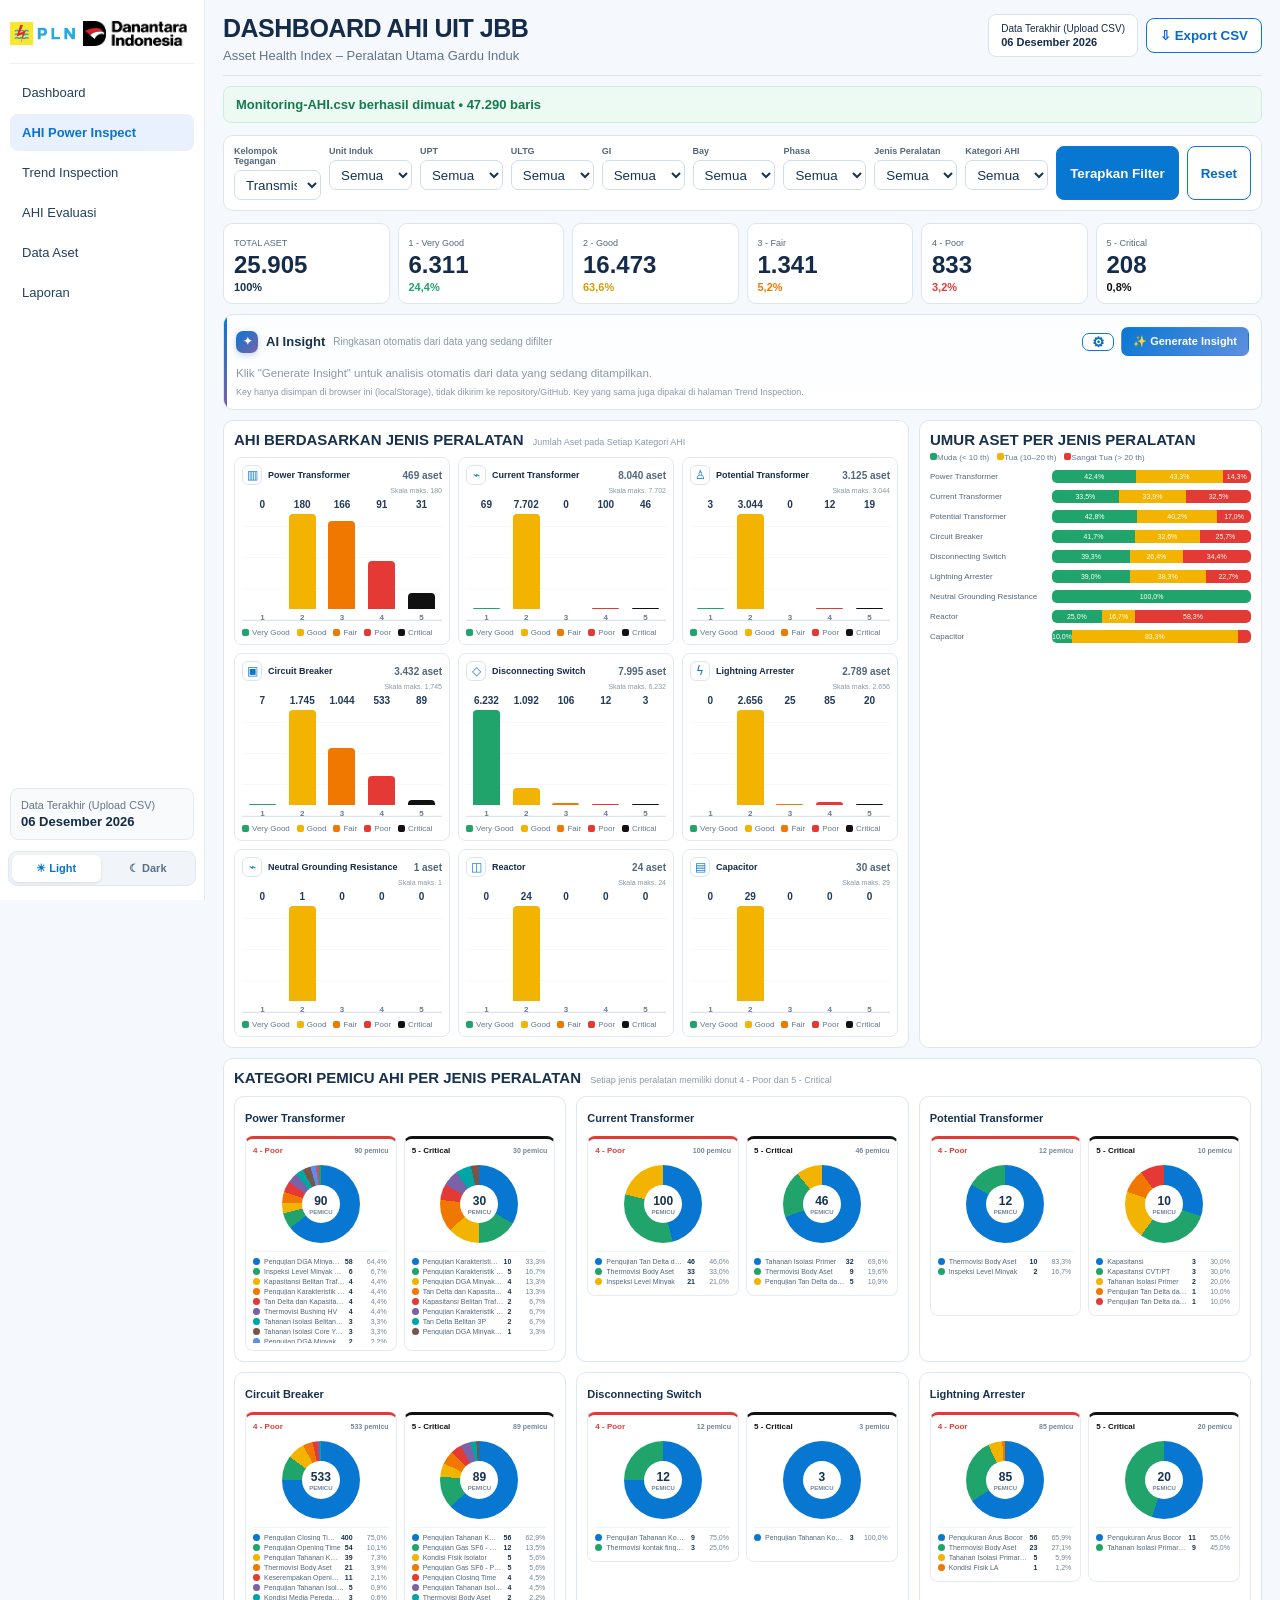
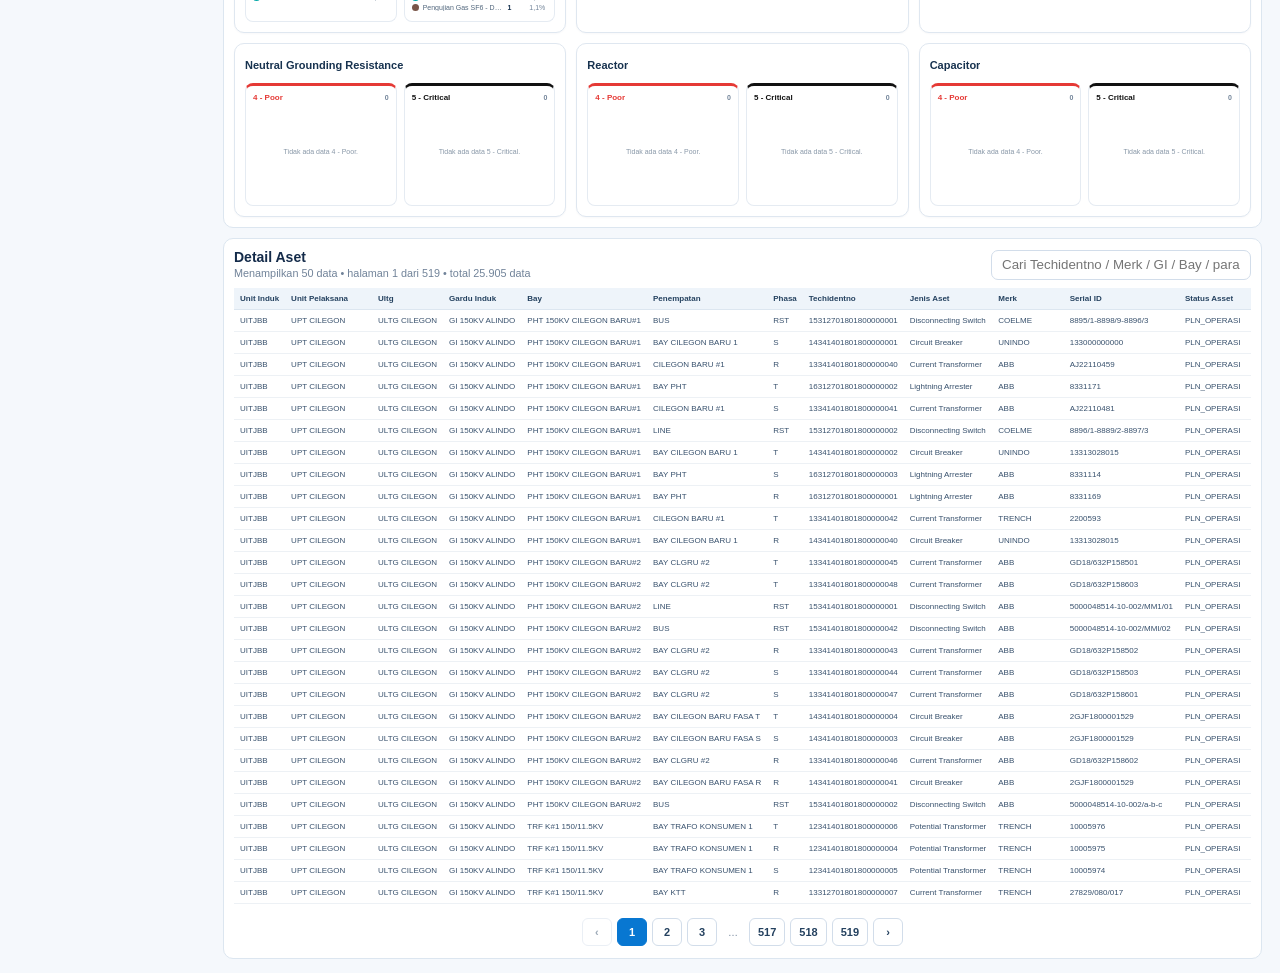
==== commit 4b8f24cc: "Add files via upload" ====
--- a/index.html
+++ b/index.html
@@ -225,6 +225,8 @@
 .ai-note{font-size:9px;color:#8a99aa;margin-top:8px}
 @media(max-width:900px){.ai-settings{grid-template-columns:1fr}.ai-result-grid{grid-template-columns:1fr}}
 </style>
+<link rel="stylesheet" href="theme.css">
+<script src="theme.js"></script>
 </head>
 <body>
 <div class="app">
@@ -342,7 +344,7 @@
 };
 const TYPES=["Power Transformer","Current Transformer","Potential Transformer","Circuit Breaker","Disconnecting Switch","Lightning Arrester","Neutral Grounding Resistance","Reactor","Capacitor"];
 const TRIGGER_MASTER_LIST=Object.values(TRIGGER_MASTER).flat().sort((x,y)=>y.length-x.length).map(master=>({master,normMaster:norm(master)}));
-const AHI=[["1 - Very Good","#20a46b"],["2 - Good","#f2b400"],["3 - Fair","#f07800"],["4 - Poor","#e53935"],["5 - Critical","#111"]];
+const AHI=[["1 - Very Good","#20a46b"],["2 - Good","#f2b400"],["3 - Fair","#f07800"],["4 - Poor","#e53935"],["5 - Critical","var(--critical)"]];
 const TRIGGER_COLORS=["#0877d1","#20a46b","#f2b400","#f07800","#e53935","#7b61a8","#00a6a6","#64748b","#d14d72","#8c6b43","#5b8def","#2e9d5b"];
 
 let raw=[],filtered=[],search="",currentPage=1;
@@ -517,7 +519,7 @@
   }
   const palette=level===4
     ? ["#e53935","#f07800","#d14d72","#c62828","#8c6b43","#ef6c00","#ad1457","#7b61a8","#64748b","#5b8def"]
-    : ["#111","#263238","#455a64","#37474f","#5d4037","#6d4c41","#546e7a","#795548","#212121","#607d8b"];
+    : ["var(--critical)","#263238","#455a64","#37474f","#5d4037","#6d4c41","#546e7a","#795548","#212121","#607d8b"];
   let start=0;
   const stops=items.map((it,i)=>{
     const end=start+(it[1]/total*100);
@@ -669,7 +671,7 @@
       </div>
       <div class="trigger-levels">
         ${donut("poor","4 - Poor","#e53935")}
-        ${donut("critical","5 - Critical","#111")}
+        ${donut("critical","5 - Critical","var(--critical)")}
       </div>
     </article>`;
   }).join("");
--- a/theme.css
+++ b/theme.css
@@ -0,0 +1,107 @@
+/* ===== Toggle Dark/Light (pojok kiri bawah sidebar) ===== */
+.theme-toggle{position:absolute;left:8px;right:8px;bottom:14px;display:grid;grid-template-columns:1fr 1fr;gap:3px;padding:3px;border:1px solid #dfe7ef;background:#f1f5f9;border-radius:9px}
+.theme-toggle button{border:0;background:transparent;color:#5b6f86;border-radius:6px;padding:7px 4px;font:inherit;font-size:11px;font-weight:700;cursor:pointer;white-space:nowrap}
+.theme-toggle button:hover{color:#0873d1}
+.theme-toggle button.active{background:#fff;color:#0873d1;box-shadow:0 1px 3px rgba(20,45,70,.12)}
+.sidebar .side-date{bottom:60px}
+@media(max-width:700px){.theme-toggle{position:static;margin-top:10px}}
+
+/* ===== Dark mode ===== */
+html[data-theme="dark"]{
+  --bg:#0e1620;--surface:#162130;--surface-2:#1c2a3b;--border:#2a3a4f;--border-soft:#223142;
+  --text:#e2eaf3;--text-2:#b6c4d4;--muted:#8899ad;--accent:#4ea3f0;--accent-bg:#183553;--critical:#cfd6df;
+  color-scheme:dark;
+}
+html:not([data-theme="dark"]){--critical:#111}
+
+html[data-theme="dark"] body{background:var(--bg);color:var(--text)}
+html[data-theme="dark"] .theme-toggle{background:var(--surface-2);border-color:var(--border)}
+html[data-theme="dark"] .theme-toggle button{color:var(--muted)}
+html[data-theme="dark"] .theme-toggle button.active{background:var(--surface);color:var(--accent);box-shadow:0 1px 3px rgba(0,0,0,.4)}
+
+/* Sidebar & header */
+html[data-theme="dark"] .sidebar{background:var(--surface);border-color:var(--border)}
+html[data-theme="dark"] .logo{border-color:var(--border);background:#f5f8fc;border-radius:8px;padding-left:6px;padding-right:6px}
+html[data-theme="dark"] .nav a{color:var(--text-2)}
+html[data-theme="dark"] .nav a:hover{background:var(--surface-2)}
+html[data-theme="dark"] .nav a.active,html[data-theme="dark"] .nav .trend,html[data-theme="dark"] .nav .sub.active-sub{background:var(--accent-bg);color:var(--accent)}
+html[data-theme="dark"] .side-date{background:var(--surface-2);border-color:var(--border)}
+html[data-theme="dark"] .side-date small{color:var(--muted)}
+html[data-theme="dark"] .header{border-color:var(--border)}
+html[data-theme="dark"] .brand h1{color:var(--text)}
+html[data-theme="dark"] .brand p{color:var(--muted)}
+html[data-theme="dark"] .date{background:var(--surface);border-color:var(--border);color:var(--text-2)}
+
+/* Tombol & input */
+html[data-theme="dark"] .btn,html[data-theme="dark"] .ai-actions button{background:var(--surface);color:var(--accent);border-color:#2f6eaa}
+html[data-theme="dark"] .btn.primary{background:#0877d1;color:#fff;border-color:#0877d1}
+html[data-theme="dark"] .ai-actions button.primary{background:linear-gradient(135deg,#0877d1,#5f8fe0);color:#fff;border-color:transparent}
+html[data-theme="dark"] .filters{background:var(--surface);border-color:var(--border)}
+html[data-theme="dark"] .filter label,html[data-theme="dark"] .filter-actions .check{color:var(--muted)}
+html[data-theme="dark"] select,html[data-theme="dark"] input[type="text"],html[data-theme="dark"] input[type="password"],html[data-theme="dark"] input[type="search"],html[data-theme="dark"] .search,html[data-theme="dark"] .ai-settings input{background:var(--surface-2);color:var(--text);border-color:var(--border)}
+html[data-theme="dark"] input::placeholder{color:var(--muted)}
+
+/* Kartu, panel, KPI */
+html[data-theme="dark"] .kpi,html[data-theme="dark"] .panel,html[data-theme="dark"] .chart-card,html[data-theme="dark"] .detail,
+html[data-theme="dark"] .trend-summary-box,html[data-theme="dark"] .asset-chart,html[data-theme="dark"] .ahi-chart-card,
+html[data-theme="dark"] .trigger-card,html[data-theme="dark"] .trigger-asset-card,html[data-theme="dark"] .trigger-level-card{background:var(--surface);border-color:var(--border);box-shadow:none}
+html[data-theme="dark"] .trigger-level-card.critical-card{border-top-color:var(--critical)}
+html[data-theme="dark"] .kpi small,html[data-theme="dark"] .trend-summary-box small{color:var(--muted)}
+html[data-theme="dark"] .kpi .num,html[data-theme="dark"] .trend-summary-box .num{color:var(--text)}
+html[data-theme="dark"] .kpi .pct{color:var(--text-2)}
+html[data-theme="dark"] .trend-summary-box.total .num{color:var(--accent)}
+html[data-theme="dark"] .trend-summary-box.good .num{color:#2fc184}
+html[data-theme="dark"] .trend-summary-box.bad .num{color:#ff5d5a}
+html[data-theme="dark"] .critical,html[data-theme="dark"] .critical-card .trigger-level-title{color:var(--critical)!important}
+html[data-theme="dark"] .c5{background:#3a4555;color:#fff}
+html[data-theme="dark"] .panel-title,html[data-theme="dark"] .chart-title,html[data-theme="dark"] .trigger-asset-title,
+html[data-theme="dark"] .detail-head h3,html[data-theme="dark"] .ai-title{color:var(--text)}
+html[data-theme="dark"] .panel-title span,html[data-theme="dark"] .panel-sub,html[data-theme="dark"] .chart-unit,html[data-theme="dark"] .chart-years,
+html[data-theme="dark"] .detail-head small,html[data-theme="dark"] .muted,html[data-theme="dark"] .legend-note,html[data-theme="dark"] .page-info,
+html[data-theme="dark"] .loading,html[data-theme="dark"] .empty,html[data-theme="dark"] .empty-chart,html[data-theme="dark"] .chart-empty-note{color:var(--muted)}
+html[data-theme="dark"] .asset-chart h3{color:var(--accent)}
+html[data-theme="dark"] .legend{color:var(--text-2)}
+
+/* Grafik bar/donut HTML (index) */
+html[data-theme="dark"] .ahi-icon{border-color:var(--border);color:var(--accent)}
+html[data-theme="dark"] .ahi-chart-total,html[data-theme="dark"] .ahi-bar-label,html[data-theme="dark"] .ahi-legend,html[data-theme="dark"] .age-legend,
+html[data-theme="dark"] .age-name,html[data-theme="dark"] .ahi-scale,html[data-theme="dark"] .trigger-total,html[data-theme="dark"] .trigger-level-total,
+html[data-theme="dark"] .trigger-item,html[data-theme="dark"] .trigger-pct,html[data-theme="dark"] .trigger-center span,html[data-theme="dark"] .trigger-empty{color:var(--muted)}
+html[data-theme="dark"] .ahi-bar-value,html[data-theme="dark"] .trigger-center b,html[data-theme="dark"] .trigger-value,html[data-theme="dark"] .ahi-chart-title,html[data-theme="dark"] .trigger-title{color:var(--text)}
+html[data-theme="dark"] .ahi-bars{border-color:var(--border);background:repeating-linear-gradient(to bottom,transparent 0,transparent 30px,var(--border-soft) 31px)}
+html[data-theme="dark"] .bar{background:var(--surface-2)}
+html[data-theme="dark"] .trigger-donut:after{background:var(--surface)}
+html[data-theme="dark"] .trigger-legend{border-color:var(--border-soft)}
+
+/* Tabel */
+html[data-theme="dark"] .table-wrap{border-color:var(--border)}
+html[data-theme="dark"] th,html[data-theme="dark"] .table th,html[data-theme="dark"] .table-wrap th{background:var(--surface-2);color:var(--text-2);border-color:var(--border)}
+html[data-theme="dark"] td,html[data-theme="dark"] .table td,html[data-theme="dark"] .table-wrap td{background:var(--surface);color:var(--text-2);border-color:var(--border-soft)}
+
+/* Paginasi & sub-tab */
+html[data-theme="dark"] .page-btn,html[data-theme="dark"] .pagination button,html[data-theme="dark"] .pager button,html[data-theme="dark"] .subtab-btn{background:var(--surface);color:var(--text-2);border-color:var(--border)}
+html[data-theme="dark"] .page-btn:hover,html[data-theme="dark"] .subtab-btn:hover{background:var(--surface-2);border-color:#2f6eaa}
+html[data-theme="dark"] .page-btn.active,html[data-theme="dark"] .pagination button.active,html[data-theme="dark"] .subtab-btn.active{background:#0877d1;color:#fff;border-color:#0877d1}
+
+/* Status */
+html[data-theme="dark"] .status.ok{background:#11291f;color:#5fd69c;border-color:#1f4d38}
+html[data-theme="dark"] .status.error{background:#2e1517;color:#ff8a80;border-color:#5c2427}
+html[data-theme="dark"] .status.info{background:#132538;color:#7dbcf3;border-color:#22476b}
+
+/* AI Insight */
+html[data-theme="dark"] .ai-panel{background:var(--surface);border-color:var(--border)}
+html[data-theme="dark"] .ai-title .sub,html[data-theme="dark"] .ai-placeholder,html[data-theme="dark"] .ai-meta,html[data-theme="dark"] .ai-note,
+html[data-theme="dark"] .ai-key-status,html[data-theme="dark"] .ai-loading,html[data-theme="dark"] .ai-settings label{color:var(--muted)}
+html[data-theme="dark"] .ai-settings{border-color:var(--border)}
+html[data-theme="dark"] .ai-card.trend{background:#11291f;border-color:#1f4d38}
+html[data-theme="dark"] .ai-card.warn{background:#2b1a13;border-color:#5a3322}
+html[data-theme="dark"] .ai-card.reco{background:#132538;border-color:#22476b}
+html[data-theme="dark"] .ai-card.trend .ai-card-head{color:#5fd69c}
+html[data-theme="dark"] .ai-card.warn .ai-card-head{color:#ff9a66}
+html[data-theme="dark"] .ai-card.reco .ai-card-head{color:#7dbcf3}
+html[data-theme="dark"] .ai-card ul,html[data-theme="dark"] .ai-fallback,html[data-theme="dark"] .ai-ringkasan{color:var(--text-2)}
+html[data-theme="dark"] .ai-ringkasan{background:var(--surface-2);border-color:var(--border)}
+html[data-theme="dark"] .ai-viewtag{background:var(--accent-bg);border-color:#22476b;color:var(--accent)}
+
+/* Tooltip canvas (ahi-evaluasi) */
+html[data-theme="dark"] .chart-tooltip{background:#24364d;box-shadow:0 4px 18px rgba(0,0,0,.5)}
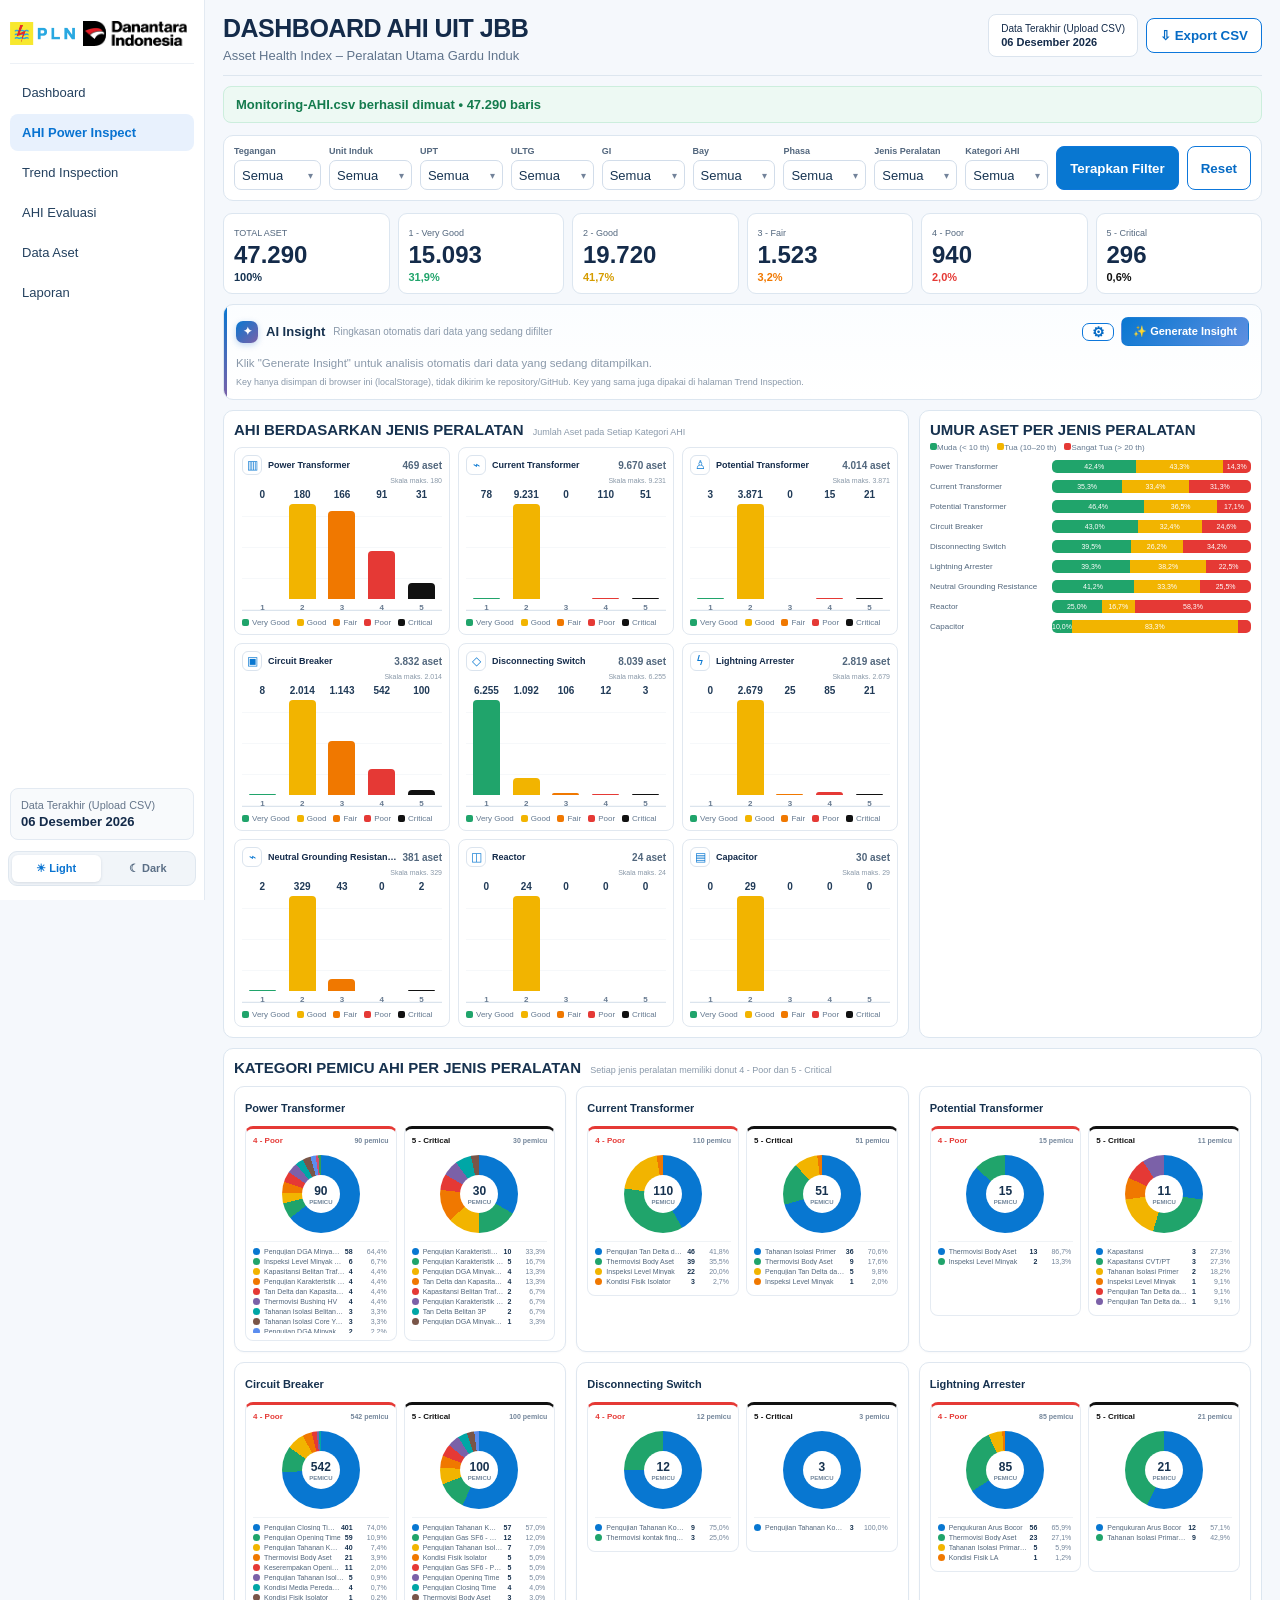
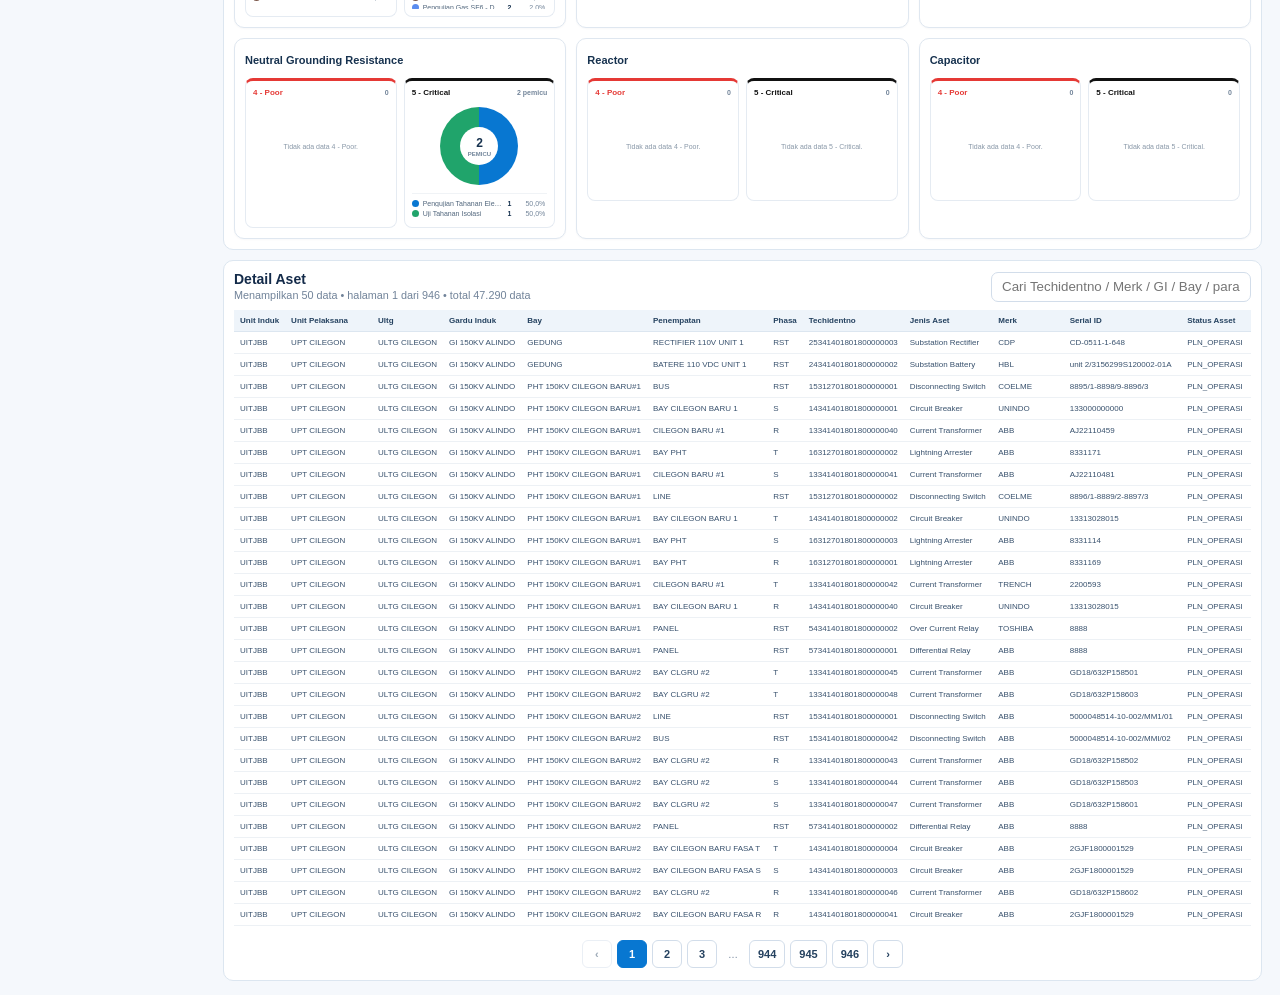
==== commit 6e781c6a: "Add files via upload" ====
--- a/index.html
+++ b/index.html
@@ -20,6 +20,7 @@
 .btn{border:1px solid #0d77db;background:#fff;color:#066bc5;border-radius:8px;padding:9px 13px;font-weight:700;cursor:pointer}.btn.primary{background:#0877d1;color:#fff}
 .filters{background:#fff;border:1px solid #dce6f0;border-radius:10px;padding:10px;margin:12px 0;display:grid;grid-template-columns:1.05fr 1fr 1fr 1fr 1fr 1fr 1fr 1fr 1fr auto auto;gap:8px}
 .filter label{font-size:9px;font-weight:700;color:#53677e;display:block;margin-bottom:4px}.filter select{width:100%;height:30px;border:1px solid #d2ddea;border-radius:7px;background:#fff;color:#173452;padding:0 7px}
+.ms{position:relative}.ms-btn{width:100%;height:30px;border:1px solid #d2ddea;border-radius:7px;background:#fff;color:#173452;padding:0 7px;display:flex;align-items:center;justify-content:space-between;gap:4px;cursor:pointer;font:inherit;text-align:left}.ms-label{overflow:hidden;text-overflow:ellipsis;white-space:nowrap}.ms-caret{font-size:10px;color:#73839a}.ms-panel{position:absolute;top:32px;left:0;min-width:100%;width:max-content;max-width:280px;background:#fff;border:1px solid #d2ddea;border-radius:8px;box-shadow:0 6px 20px rgba(20,43,74,.15);z-index:30;padding:6px}.ms-search{width:100%;height:28px;border:1px solid #d2ddea;border-radius:6px;padding:0 7px;margin-bottom:4px}.ms-list{max-height:240px;overflow:auto}.ms-opt{display:flex;align-items:center;gap:6px;padding:4px;border-radius:5px;cursor:pointer;white-space:nowrap}.ms-opt:hover{background:#f2f7fc}.ms-empty{padding:6px;color:#73839a}.ms-foot{border-top:1px solid #edf1f5;margin-top:4px;padding-top:4px;text-align:right}.ms-clear{border:0;background:none;color:#0873d1;font-weight:700;cursor:pointer;font-size:11px}
 .kpis{display:grid;grid-template-columns:repeat(6,1fr);gap:8px;margin:10px 0}
 .kpi{background:#fff;border:1px solid #dce6f0;border-radius:9px;padding:10px}.kpi small{font-size:9px;color:#53677e}.kpi .num{font-size:24px;font-weight:800;margin-top:2px}.kpi .pct{font-size:11px;font-weight:700;color:#173452;margin-top:2px}
 .vg{color:#20a46b!important}.good{color:#d59c00!important}.fair{color:#f07800!important}.poor{color:#e53935!important}.critical{color:#111!important}
@@ -379,16 +380,23 @@
  return rows.map(r=>Object.fromEntries(h.map((x,i)=>[x,String(r[i]??"").trim()])));
 }
 
-function group(r,g){
- if(!g)return true;
- let t=r.__type??canonical(r["Jenis Aset"]);
- if(!t)return false;
- if(["Reactor","Capacitor"].includes(t))return true;
- let v=norm(r["Tegangan"]).replace(/\s/g,"");
- return g==="transmisi"?(v==="150kv"||v==="500kv"):(v!=="150kv"&&v!=="500kv");
-}
+
+// Filter multi-pilih: <select multiple> tersembunyi + dropdown checkbox (.ms) sebagai tampilannya.
+function selVals(sel){return sel?sel.multiple?[...sel.selectedOptions].map(o=>o.value).filter(Boolean):(sel.value?[sel.value]:[]):[]}
+function msSetup(sel){sel.multiple=true;sel.style.display="none";const w=document.createElement("div");w.className="ms";w.innerHTML='<button type="button" class="ms-btn"><span class="ms-label">Semua</span><span class="ms-caret">▾</span></button><div class="ms-panel" hidden><input type="search" class="ms-search" placeholder="Cari..."><div class="ms-list"></div><div class="ms-foot"><button type="button" class="ms-clear">Bersihkan</button></div></div>';sel.after(w);
+ const panel=w.querySelector(".ms-panel"),search=w.querySelector(".ms-search");
+ w.querySelector(".ms-btn").onclick=()=>{const open=panel.hidden;document.querySelectorAll(".ms-panel").forEach(p=>p.hidden=true);panel.hidden=!open;if(open){search.value="";msFilterList(w);search.focus()}};
+ search.oninput=()=>msFilterList(w);
+ w.querySelector(".ms-list").onchange=e=>{const o=sel.options[+e.target.dataset.i];if(!o)return;o.selected=e.target.checked;msLabel(sel);sel.dispatchEvent(new Event("change"))};
+ w.querySelector(".ms-clear").onclick=()=>{[...sel.options].forEach(o=>o.selected=false);msRender(sel);sel.dispatchEvent(new Event("change"))};
+ msRender(sel)}
+function msRender(sel){const w=sel.nextElementSibling;if(!w||!w.classList.contains("ms"))return;w.querySelector(".ms-list").innerHTML=[...sel.options].map((o,i)=>`<label class="ms-opt"><input type="checkbox" data-i="${i}"${o.selected?" checked":""}><span>${html(o.textContent)}</span></label>`).join("")||'<div class="ms-empty">Tidak ada pilihan</div>';msFilterList(w);msLabel(sel)}
+function msLabel(sel){const o=[...sel.selectedOptions].filter(x=>x.value),b=sel.nextElementSibling.querySelector(".ms-btn");b.querySelector(".ms-label").textContent=!o.length?"Semua":o.length===1?o[0].textContent:o.length+" dipilih";b.title=o.map(x=>x.textContent).join(", ")}
+function msFilterList(w){const q=norm(w.querySelector(".ms-search").value);w.querySelectorAll(".ms-opt").forEach(o=>o.style.display=!q||norm(o.textContent).includes(q)?"":"none")}
+document.addEventListener("click",e=>{if(!e.target.closest(".ms"))document.querySelectorAll(".ms-panel").forEach(p=>p.hidden=true)});
 
 function setSelectOptions(sel,values,keep=""){
+ if(sel.multiple){const old=new Set(keep||selVals(sel));sel.innerHTML=values.map(v=>`<option value="${html(v)}"${old.has(v)?" selected":""}>${html(v)}</option>`).join("");return msRender(sel)}
  let old=keep||sel.value;
  sel.innerHTML='<option value="">Semua</option>'+values.map(v=>`<option value="${html(v)}">${html(v)}</option>`).join("");
  if(values.includes(old))sel.value=old;
@@ -398,20 +406,22 @@
  const s=[...document.querySelectorAll("#filters select")];if(s.length<9)return;
  const ui=s[1],upt=s[2],ultg=s[3],gi=s[4],bay=s[5];
 
- setSelectOptions(ui,[...new Set(raw.map(r=>r["Unit Induk"]).filter(Boolean))].sort((a,b)=>a.localeCompare(b,"id")),ui.value);
- let a=raw.filter(r=>!ui.value||r["Unit Induk"]===ui.value);
- setSelectOptions(upt,[...new Set(a.map(r=>r["Unit Pelaksana"]).filter(Boolean))].sort((a,b)=>a.localeCompare(b,"id")),upt.value);
- a=a.filter(r=>!upt.value||r["Unit Pelaksana"]===upt.value);
- setSelectOptions(ultg,[...new Set(a.map(r=>r["Ultg"]).filter(Boolean))].sort((a,b)=>a.localeCompare(b,"id")),ultg.value);
- a=a.filter(r=>!ultg.value||r["Ultg"]===ultg.value);
- setSelectOptions(gi,[...new Set(a.map(r=>r["Gardu Induk"]).filter(Boolean))].sort((a,b)=>a.localeCompare(b,"id")),gi.value);
- a=a.filter(r=>!gi.value||r["Gardu Induk"]===gi.value);
- setSelectOptions(bay,[...new Set(a.map(r=>r["Bay"]).filter(Boolean))].sort((a,b)=>a.localeCompare(b,"id")),bay.value);
+ const opts=(rows,col)=>[...new Set(rows.map(r=>r[col]).filter(Boolean))].sort((a,b)=>a.localeCompare(b,"id"));
+ const keep=(rows,sel,col)=>{const v=selVals(sel);return v.length?rows.filter(r=>v.includes(r[col])):rows};
+ setSelectOptions(ui,opts(raw,"Unit Induk"));
+ let a=keep(raw,ui,"Unit Induk");
+ setSelectOptions(upt,opts(a,"Unit Pelaksana"));
+ a=keep(a,upt,"Unit Pelaksana");
+ setSelectOptions(ultg,opts(a,"Ultg"));
+ a=keep(a,ultg,"Ultg");
+ setSelectOptions(gi,opts(a,"Gardu Induk"));
+ a=keep(a,gi,"Gardu Induk");
+ setSelectOptions(bay,opts(a,"Bay"));
 }
 
 function buildFilters(){
  const defs=[
-  ["Kelompok Tegangan",["transmisi","incoming"],["Transmisi (150 kV & 500 kV)","Incoming (selain 150/500 kV)"]],
+  ["Tegangan",[...new Set(raw.map(r=>r["Tegangan"]).filter(Boolean))].sort((a,b)=>(parseFloat(a)||0)-(parseFloat(b)||0)||a.localeCompare(b,"id"))],
   ["Unit Induk",[]],["UPT",[]],["ULTG",[]],["GI",[]],["Bay",[]],
   ["Phasa",[...new Set(raw.map(r=>r["Phasa"]).filter(Boolean))].sort()],
   ["Jenis Peralatan",TYPES],["Kategori AHI",AHI.map(x=>x[0])]
@@ -424,12 +434,12 @@
    const vals=d[1],labs=d[2]||vals;
    sel.innerHTML='<option value="">Semua</option>'+vals.map((v,j)=>`<option value="${html(v)}">${html(labs[j]||v)}</option>`).join("");
    div.append(l,sel);f.append(div);
+   msSetup(sel);
  });
  const s=[...f.querySelectorAll("select")];
- s[0].value="transmisi";
  const b=document.createElement("button");b.className="btn primary";b.textContent="Terapkan Filter";b.onclick=apply;f.append(b);
  const reset=document.createElement("button");reset.className="btn";reset.textContent="Reset";reset.onclick=()=>{
-   s.forEach((x,i)=>x.value=i===0?"transmisi":"");refreshCascades();apply();
+   s.forEach(x=>{[...x.options].forEach(o=>o.selected=false);msRender(x)});refreshCascades();apply();
  };f.append(reset);
  [1,2,3,4].forEach(i=>s[i].addEventListener("change",refreshCascades));
  refreshCascades();
@@ -437,17 +447,18 @@
 
 function getFilters(){
  const s=[...document.querySelectorAll("#filters select")];
- return {g:s[0]?.value||"",ui:s[1]?.value||"",upt:s[2]?.value||"",ultg:s[3]?.value||"",gi:s[4]?.value||"",bay:s[5]?.value||"",ph:s[6]?.value||"",type:s[7]?.value||"",ahi:s[8]?.value||""};
+ return {teg:selVals(s[0]),ui:selVals(s[1]),upt:selVals(s[2]),ultg:selVals(s[3]),gi:selVals(s[4]),bay:selVals(s[5]),ph:selVals(s[6]),type:selVals(s[7]),ahi:selVals(s[8]).map(norm)};
 }
 
 function apply(){
  currentPage=1;
  const f=getFilters();
+ const has=(arr,v)=>!arr.length||arr.includes(v);
  filtered=raw.filter(r=>
-   group(r,f.g)&&(!f.ui||r["Unit Induk"]===f.ui)&&(!f.upt||r["Unit Pelaksana"]===f.upt)&&
-   (!f.ultg||r["Ultg"]===f.ultg)&&(!f.gi||r["Gardu Induk"]===f.gi)&&
-   (!f.bay||r["Bay"]===f.bay)&&(!f.ph||r["Phasa"]===f.ph)&&
-   (!f.type||(r.__type??canonical(r["Jenis Aset"]))===f.type)&&(!f.ahi||(r.__ahi??norm(r["AHI"]))===norm(f.ahi))
+   has(f.teg,r["Tegangan"])&&has(f.ui,r["Unit Induk"])&&has(f.upt,r["Unit Pelaksana"])&&
+   has(f.ultg,r["Ultg"])&&has(f.gi,r["Gardu Induk"])&&
+   has(f.bay,r["Bay"])&&has(f.ph,r["Phasa"])&&
+   has(f.type,r.__type??canonical(r["Jenis Aset"]))&&has(f.ahi,r.__ahi??norm(r["AHI"]))
  );
  render();
  if(typeof aiHasResult!=='undefined'&&aiHasResult)aiRenderPlaceholder('Filter diperbarui. Klik "Generate Insight" untuk analisis terbaru sesuai filter saat ini.');
@@ -862,7 +873,7 @@
  aiRenderPlaceholder('API key dihapus dari browser ini.');
 };
 function aiBuildSummary(){
- const activeFilters=[...document.querySelectorAll('#filters select')].map(s=>({label:s.dataset.key||'',value:s.value})).filter(x=>x.value);
+ const activeFilters=[...document.querySelectorAll('#filters select')].map(s=>({label:s.dataset.key||'',value:[...s.selectedOptions].filter(o=>o.value).map(o=>o.textContent).join(', ')})).filter(x=>x.value);
  const total=filtered.length;
  const kpi=AHI.map(([n])=>({kategori:n,jumlah:filtered.filter(r=>norm(r["AHI"])===norm(n)).length}));
  const perJenisAset=TYPES.map(t=>{
--- a/theme.css
+++ b/theme.css
@@ -25,6 +25,10 @@
 html[data-theme="dark"] .nav a{color:var(--text-2)}
 html[data-theme="dark"] .nav a:hover{background:var(--surface-2)}
 html[data-theme="dark"] .nav a.active,html[data-theme="dark"] .nav .trend,html[data-theme="dark"] .nav .sub.active-sub{background:var(--accent-bg);color:var(--accent)}
+html[data-theme="dark"] .nav .subsub{color:var(--muted)}
+html[data-theme="dark"] .nav .subsub:before{color:#5d7189}
+html[data-theme="dark"] .nav .subsub.active-sub{background:var(--accent-bg);color:var(--accent)}
+html[data-theme="dark"] .nav .has-children.trafo-current{color:var(--accent)}
 html[data-theme="dark"] .side-date{background:var(--surface-2);border-color:var(--border)}
 html[data-theme="dark"] .side-date small{color:var(--muted)}
 html[data-theme="dark"] .header{border-color:var(--border)}
@@ -40,6 +44,25 @@
 html[data-theme="dark"] .filter label,html[data-theme="dark"] .filter-actions .check{color:var(--muted)}
 html[data-theme="dark"] select,html[data-theme="dark"] input[type="text"],html[data-theme="dark"] input[type="password"],html[data-theme="dark"] input[type="search"],html[data-theme="dark"] .search,html[data-theme="dark"] .ai-settings input{background:var(--surface-2);color:var(--text);border-color:var(--border)}
 html[data-theme="dark"] input::placeholder{color:var(--muted)}
+html[data-theme="dark"] .ms-btn,html[data-theme="dark"] .ms-search{background:var(--surface-2);color:var(--text);border-color:var(--border)}
+html[data-theme="dark"] .ms-panel{background:var(--surface);border-color:var(--border);box-shadow:0 6px 24px rgba(0,0,0,.5)}
+html[data-theme="dark"] .ms-opt:hover{background:var(--surface-2)}
+html[data-theme="dark"] .ms-foot{border-color:var(--border)}
+html[data-theme="dark"] .ms-clear{color:var(--accent)}
+html[data-theme="dark"] .date-input{background:var(--surface-2);color:var(--text);border-color:var(--border)}
+/* Kalender pop-up (flatpickr) */
+html[data-theme="dark"] .flatpickr-calendar{background:var(--surface);border-color:var(--border);box-shadow:0 6px 24px rgba(0,0,0,.5)}
+html[data-theme="dark"] .flatpickr-calendar.arrowTop:after{border-bottom-color:var(--surface)}
+html[data-theme="dark"] .flatpickr-calendar.arrowBottom:after{border-top-color:var(--surface)}
+html[data-theme="dark"] .flatpickr-months .flatpickr-month,html[data-theme="dark"] .flatpickr-current-month .flatpickr-monthDropdown-months,
+html[data-theme="dark"] .flatpickr-weekdays,html[data-theme="dark"] span.flatpickr-weekday{background:var(--surface);color:var(--text);fill:var(--text)}
+html[data-theme="dark"] .flatpickr-months .flatpickr-prev-month,html[data-theme="dark"] .flatpickr-months .flatpickr-next-month{color:var(--text);fill:var(--text)}
+html[data-theme="dark"] .flatpickr-current-month input.cur-year{color:var(--text)}
+html[data-theme="dark"] .flatpickr-day{color:var(--text-2)}
+html[data-theme="dark"] .flatpickr-day:hover,html[data-theme="dark"] .flatpickr-day:focus{background:var(--surface-2);border-color:var(--surface-2)}
+html[data-theme="dark"] .flatpickr-day.prevMonthDay,html[data-theme="dark"] .flatpickr-day.nextMonthDay,html[data-theme="dark"] .flatpickr-day.flatpickr-disabled{color:#4d5f75}
+html[data-theme="dark"] .flatpickr-day.today{border-color:var(--accent)}
+html[data-theme="dark"] .flatpickr-day.selected{background:#0877d1;border-color:#0877d1;color:#fff}
 
 /* Kartu, panel, KPI */
 html[data-theme="dark"] .kpi,html[data-theme="dark"] .panel,html[data-theme="dark"] .chart-card,html[data-theme="dark"] .detail,
